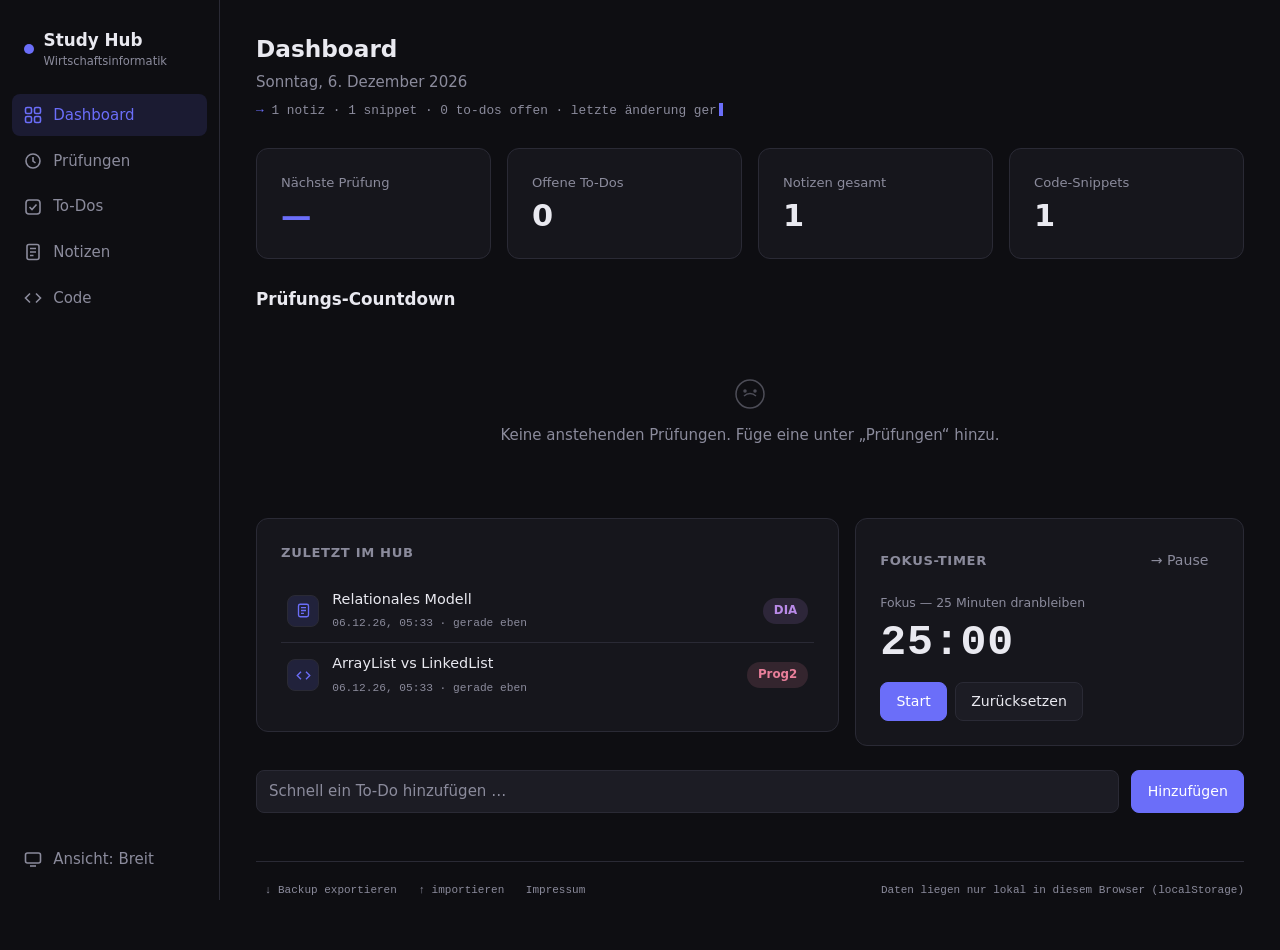
==== Study Hub v3.html @ 73020d0d "Initial commit: Study Hub v2" ====
<!DOCTYPE html>
<html lang="de">
<head>
<meta charset="UTF-8">
<meta name="viewport" content="width=device-width, initial-scale=1.0">
<title>Study Hub — Wirtschaftsinformatik</title>
<style>
  :root {
    --bg: #0e0e12;
    --surface: #16161c;
    --surface-2: #1c1c24;
    --border: #2a2a35;
    --accent: #6B6EF9;
    --accent-dim: rgba(107, 110, 249, 0.14);
    --text: #e9e9f0;
    --muted: #8b8b9c;
    --red: #f06a6a;
    --amber: #e3b04b;
    --green: #5bc78a;
    --code-bg: #0a0a0f;
    --mono: ui-monospace, "SF Mono", "Cascadia Code", Menlo, Consolas, monospace;
  }
  * { box-sizing: border-box; margin: 0; padding: 0; }
  html, body { height: 100%; }
  body {
    background: var(--bg);
    color: var(--text);
    font-family: system-ui, -apple-system, "Segoe UI", sans-serif;
    font-size: 15px;
    line-height: 1.5;
  }
  button { font: inherit; color: inherit; background: none; border: none; cursor: pointer; }
  input, select, textarea {
    font: inherit;
    color: var(--text);
    background: var(--surface-2);
    border: 1px solid var(--border);
    border-radius: 8px;
    padding: 0.55rem 0.75rem;
    transition: border-color 200ms;
  }
  input::placeholder, textarea::placeholder { color: var(--muted); }
  input:hover, select:hover, textarea:hover { border-color: #3a3a4a; }
  :focus-visible { outline: 2px solid var(--accent); outline-offset: 2px; }
  input:focus, select:focus, textarea:focus { outline: 2px solid var(--accent); outline-offset: 2px; border-color: var(--accent); }
  input[type="date"] { color-scheme: dark; }

  /* ---------- Layout ---------- */
  .app { display: flex; min-height: 100vh; }
  .sidebar {
    width: 220px;
    flex-shrink: 0;
    border-right: 1px solid var(--border);
    padding: 1.25rem 0.75rem;
    display: flex;
    flex-direction: column;
    gap: 0.25rem;
    position: sticky;
    top: 0;
    height: 100vh;
  }
  .brand {
    font-weight: 700;
    font-size: 1.05rem;
    padding: 0.5rem 0.75rem 1.25rem;
    display: flex;
    align-items: center;
    gap: 0.6rem;
  }
  .brand-dot { width: 10px; height: 10px; border-radius: 50%; background: var(--accent); flex-shrink: 0; }
  .brand small { display: block; font-weight: 400; color: var(--muted); font-size: 0.72rem; }
  .nav-btn {
    display: flex;
    align-items: center;
    gap: 0.7rem;
    padding: 0.6rem 0.75rem;
    border-radius: 8px;
    color: var(--muted);
    transition: background 200ms, color 200ms;
    text-align: left;
    width: 100%;
  }
  .nav-btn svg { flex-shrink: 0; }
  .nav-btn:hover { background: var(--surface); color: var(--text); }
  .nav-btn.active { background: var(--accent-dim); color: var(--accent); }
  .sidebar-bottom { margin-top: auto; }
  .main {
    flex: 1;
    padding: 2rem 2.25rem 3rem;
    max-width: 1600px;
    min-width: 0;
    margin: 0 auto;
    width: 100%;
    transition: max-width 200ms;
  }
  .main.narrow { max-width: 960px; }
  .page-title { font-size: 1.45rem; font-weight: 700; margin-bottom: 0.25rem; }
  .page-sub { color: var(--muted); margin-bottom: 1.75rem; }
  .page-sub.tight { margin-bottom: 0.5rem; }

  /* ---------- Typed status line ---------- */
  .status-line {
    font-family: var(--mono);
    font-size: 0.8rem;
    color: var(--muted);
    margin-bottom: 1.75rem;
    min-height: 1.3em;
  }
  .status-line .arrow { color: var(--accent); }
  .type-cursor {
    display: inline-block;
    width: 0.55ch;
    height: 1em;
    background: var(--accent);
    vertical-align: -0.12em;
    margin-left: 2px;
    animation: blink 1.1s steps(1) infinite;
  }
  @keyframes blink { 50% { opacity: 0; } }
  @media (prefers-reduced-motion: reduce) { .type-cursor { animation: none; } }

  /* ---------- Cards ---------- */
  .card {
    background: var(--surface);
    border: 1px solid var(--border);
    border-radius: 12px;
    padding: 1.5rem;
  }
  .metric-grid { display: grid; grid-template-columns: repeat(auto-fit, minmax(200px, 1fr)); gap: 1rem; margin-bottom: 1.5rem; }
  .metric-card { cursor: pointer; text-align: left; width: 100%; transition: border-color 200ms; display: flex; flex-direction: column; align-items: flex-start; }
  .metric-card:hover { border-color: var(--accent); }
  .metric-label { display: block; color: var(--muted); font-size: 0.82rem; margin-bottom: 0.35rem; }
  .metric-value { display: block; font-size: 1.9rem; font-weight: 700; line-height: 1.15; }
  .metric-value .unit { font-size: 0.95rem; font-weight: 500; color: var(--muted); margin-left: 0.3rem; }
  .metric-value.accent { color: var(--accent); }

  .section-h { font-size: 1.05rem; font-weight: 600; margin: 1.75rem 0 1rem; display: flex; align-items: center; justify-content: space-between; gap: 1rem; }
  .card-h { font-size: 0.82rem; font-weight: 700; color: var(--muted); letter-spacing: 0.05em; text-transform: uppercase; margin-bottom: 1rem; display: flex; align-items: center; justify-content: space-between; gap: 0.75rem; }

  /* ---------- Buttons ---------- */
  .btn {
    display: inline-flex;
    align-items: center;
    gap: 0.45rem;
    padding: 0.5rem 0.95rem;
    border-radius: 8px;
    border: 1px solid var(--border);
    background: var(--surface-2);
    color: var(--text);
    font-size: 0.88rem;
    font-weight: 500;
    transition: background 200ms, border-color 200ms, color 200ms;
  }
  .btn:hover { border-color: var(--accent); color: var(--accent); }
  .btn.primary { background: var(--accent); border-color: var(--accent); color: #fff; }
  .btn.primary:hover { background: #5a5de0; }
  .btn.ghost { background: none; border-color: transparent; color: var(--muted); padding: 0.35rem 0.6rem; }
  .btn.ghost:hover { color: var(--text); background: var(--surface-2); }
  .btn.danger-armed { background: var(--red); border-color: var(--red); color: #fff; }

  /* ---------- Badges & pills ---------- */
  .badge {
    display: inline-block;
    font-size: 0.72rem;
    font-weight: 600;
    padding: 0.18rem 0.55rem;
    border-radius: 999px;
    letter-spacing: 0.02em;
  }
  .badge.indigo { background: var(--accent-dim); color: var(--accent); }
  .badge.red { background: rgba(240,106,106,0.14); color: var(--red); }
  .badge.amber { background: rgba(227,176,75,0.14); color: var(--amber); }
  .badge.green { background: rgba(91,199,138,0.14); color: var(--green); }
  .pill {
    display: inline-block;
    font-size: 0.74rem;
    font-weight: 600;
    padding: 0.2rem 0.6rem;
    border-radius: 999px;
    border: 1px solid transparent;
    transition: border-color 200ms, background 200ms, color 200ms;
  }
  button.pill { cursor: pointer; }
  button.pill:hover { border-color: var(--accent); }
  .due-tag { font-family: var(--mono); font-size: 0.7rem; white-space: nowrap; }
  .due-tag.overdue { color: var(--red); }
  .due-tag.soon { color: var(--amber); }
  .due-tag.normal { color: var(--muted); }

  /* ---------- Countdown rings ---------- */
  .ring-row { display: flex; gap: 1rem; flex-wrap: wrap; }
  .ring-card {
    background: var(--surface);
    border: 1px solid var(--border);
    border-radius: 12px;
    padding: 1.5rem;
    display: flex;
    flex-direction: column;
    align-items: center;
    gap: 0.6rem;
    min-width: 168px;
  }
  .ring-wrap { position: relative; width: 120px; height: 120px; }
  .ring-wrap svg { transform: rotate(-90deg); display: block; }
  .ring-fg { transition: stroke-dashoffset 1s ease; }
  .ring-center {
    position: absolute;
    inset: 0;
    display: flex;
    flex-direction: column;
    align-items: center;
    justify-content: center;
  }
  .ring-days { font-size: 22px; font-weight: 700; }
  .ring-days.today { color: var(--accent); font-size: 17px; }
  .ring-label { font-size: 11px; color: var(--muted); }
  .ring-subject { font-weight: 600; }
  .ring-date { font-size: 0.78rem; color: var(--muted); }

  /* ---------- Dashboard grid ---------- */
  .dash-grid { display: grid; grid-template-columns: 3fr 2fr; gap: 1rem; margin-top: 1.5rem; align-items: start; }
  .dash-col { display: flex; flex-direction: column; gap: 1rem; }
  .feed-item {
    display: flex;
    align-items: center;
    gap: 0.8rem;
    width: 100%;
    text-align: left;
    padding: 0.6rem 0.4rem;
    border-radius: 8px;
    transition: background 200ms;
  }
  .feed-item:hover { background: var(--surface-2); }
  .feed-item + .feed-item { border-top: 1px solid var(--border); border-radius: 0; }
  .feed-icon {
    width: 32px; height: 32px;
    flex-shrink: 0;
    display: grid;
    place-items: center;
    border-radius: 8px;
    border: 1px solid var(--border);
    color: var(--accent);
    background: var(--accent-dim);
  }
  .feed-title { font-size: 0.9rem; font-weight: 500; display: block; overflow: hidden; text-overflow: ellipsis; white-space: nowrap; }
  .feed-time { font-family: var(--mono); font-size: 0.7rem; color: var(--muted); }
  .feed-body { flex: 1; min-width: 0; }

  .pomo-time { font-family: var(--mono); font-size: 2.7rem; font-weight: 700; line-height: 1.1; letter-spacing: 0.02em; }
  .pomo-time.break { color: var(--green); }
  .pomo-phase { font-size: 0.78rem; color: var(--muted); margin-bottom: 0.4rem; }
  .pomo-actions { display: flex; gap: 0.5rem; margin-top: 1rem; flex-wrap: wrap; }

  .progress-track { height: 6px; border-radius: 999px; background: var(--surface-2); border: 1px solid var(--border); overflow: hidden; margin-top: 0.75rem; }
  .progress-fill { height: 100%; background: var(--accent); transition: width 1s ease; }
  .progress-meta { display: flex; justify-content: space-between; font-family: var(--mono); font-size: 0.72rem; color: var(--muted); margin-top: 0.5rem; }

  /* ---------- Exams ---------- */
  .exam-list { display: flex; flex-direction: column; gap: 1rem; }
  .exam-card { display: flex; align-items: center; gap: 1.5rem; }
  .exam-card.past { opacity: 0.45; }
  .exam-info { flex: 1; min-width: 0; }
  .exam-name { font-size: 1.15rem; font-weight: 700; margin-bottom: 0.2rem; display: flex; align-items: center; gap: 0.7rem; flex-wrap: wrap; }
  .exam-date { color: var(--muted); font-size: 0.9rem; }
  .inline-form { display: flex; gap: 0.75rem; flex-wrap: wrap; align-items: center; margin-bottom: 1.25rem; }
  details.past-section summary {
    cursor: pointer;
    color: var(--muted);
    font-weight: 600;
    padding: 0.5rem 0;
    transition: color 200ms;
    list-style: none;
  }
  details.past-section summary::before { content: "▸ "; }
  details.past-section[open] summary::before { content: "▾ "; }
  details.past-section summary:hover { color: var(--text); }
  details.past-section .exam-list { margin-top: 0.75rem; }

  /* ---------- Kanban ---------- */
  .kanban { display: grid; grid-template-columns: repeat(3, 1fr); gap: 1rem; align-items: start; }
  .kcol {
    background: var(--surface);
    border: 1px solid var(--border);
    border-radius: 12px;
    padding: 1rem;
    min-height: 220px;
    transition: border-color 200ms;
  }
  .kcol.drag-over { border-color: var(--accent); }
  .kcol-head { display: flex; align-items: center; justify-content: space-between; margin-bottom: 0.85rem; padding: 0 0.25rem; }
  .kcol-title { font-size: 0.85rem; font-weight: 700; color: var(--muted); letter-spacing: 0.04em; text-transform: uppercase; display: flex; align-items: center; gap: 0.5rem; }
  .kcount { font-size: 0.72rem; background: var(--surface-2); border: 1px solid var(--border); border-radius: 999px; padding: 0.05rem 0.5rem; }
  .kcards { display: flex; flex-direction: column; gap: 0.6rem; }
  .tcard {
    background: var(--surface-2);
    border: 1px solid var(--border);
    border-radius: 10px;
    padding: 0.8rem 0.9rem;
    cursor: grab;
    transition: border-color 200ms;
    display: flex;
    flex-direction: column;
    gap: 0.45rem;
  }
  .tcard:hover { border-color: #3a3a4a; }
  .tcard.dragging { opacity: 0.4; }
  .tcard-top { display: flex; align-items: flex-start; gap: 0.55rem; }
  .prio-dot { width: 9px; height: 9px; border-radius: 50%; flex-shrink: 0; margin-top: 0.42rem; }
  .tcard-title { flex: 1; font-size: 0.92rem; }
  .tcard.done-card .tcard-title { text-decoration: line-through; }
  .tcard.done-card { opacity: 0.55; }
  .tcard-meta { display: flex; align-items: center; gap: 0.5rem; justify-content: space-between; flex-wrap: wrap; }
  .tcard-meta-left { display: flex; align-items: center; gap: 0.5rem; min-width: 0; }
  .tcard .btn.ghost { font-size: 0.76rem; }
  .add-task-form { display: flex; flex-direction: column; gap: 0.5rem; margin-bottom: 0.6rem; }
  .add-task-form .row { display: flex; gap: 0.5rem; }
  .add-task-form input[type="text"] { flex: 1; min-width: 0; }
  .add-task-form input[type="date"] { font-size: 0.85rem; }
  .add-task-form select { flex: 1; min-width: 0; font-size: 0.85rem; padding: 0.45rem 0.5rem; }

  /* ---------- Notes ---------- */
  .note-list { display: flex; flex-direction: column; gap: 0.5rem; margin-top: 0.75rem; }
  .note-item {
    background: var(--surface-2);
    border: 1px solid var(--border);
    border-radius: 10px;
    padding: 0.75rem 0.9rem;
    cursor: pointer;
    text-align: left;
    width: 100%;
    transition: border-color 200ms, background 200ms;
    display: flex;
    flex-direction: column;
    gap: 0.3rem;
  }
  .note-item:hover { border-color: #3a3a4a; }
  .note-item.selected { border-color: var(--accent); }
  .note-item-title { font-weight: 600; font-size: 0.92rem; }
  .note-item-meta { display: flex; align-items: center; gap: 0.5rem; font-size: 0.74rem; color: var(--muted); flex-wrap: wrap; }
  .note-view-head { display: flex; align-items: flex-start; justify-content: space-between; gap: 1rem; margin-bottom: 1rem; flex-wrap: wrap; }
  .note-actions { display: flex; gap: 0.5rem; flex-shrink: 0; }
  .note-title-input { font-size: 1.15rem; font-weight: 700; width: 100%; margin-bottom: 0.75rem; }
  .subject-pills { display: flex; gap: 0.4rem; flex-wrap: wrap; margin-bottom: 0.9rem; }

  /* ---------- Rich text editor ---------- */
  .rte-toolbar {
    display: flex;
    flex-wrap: wrap;
    align-items: center;
    gap: 0.2rem;
    border: 1px solid var(--border);
    background: var(--surface-2);
    border-radius: 10px;
    padding: 0.4rem 0.5rem;
    margin-bottom: 0.75rem;
  }
  .rt-btn {
    display: grid;
    place-items: center;
    min-width: 30px;
    height: 30px;
    padding: 0 0.4rem;
    border-radius: 6px;
    color: var(--muted);
    font-size: 0.88rem;
    font-weight: 600;
    transition: background 200ms, color 200ms;
  }
  .rt-btn:hover { background: var(--accent-dim); color: var(--accent); }
  .rt-select {
    padding: 0.28rem 0.4rem;
    font-size: 0.8rem;
    border-radius: 6px;
    background: var(--surface);
  }
  .rt-divider { width: 1px; height: 20px; background: var(--border); margin: 0 0.35rem; flex-shrink: 0; }
  .rt-swatch {
    width: 18px;
    height: 18px;
    border-radius: 50%;
    border: 1px solid var(--border);
    margin: 0 2px;
    transition: transform 200ms, border-color 200ms;
  }
  .rt-swatch:hover { transform: scale(1.2); border-color: var(--text); }
  .rte-editor {
    min-height: 320px;
    max-height: 60vh;
    overflow-y: auto;
    background: var(--surface-2);
    border: 1px solid var(--border);
    border-radius: 10px;
    padding: 1rem 1.15rem;
    line-height: 1.65;
  }
  .rte-editor:focus { outline: 2px solid var(--accent); outline-offset: 2px; border-color: var(--accent); }
  .rte-editor:empty::before { content: attr(data-placeholder); color: var(--muted); pointer-events: none; }
  .rte-editor ul, .rte-editor ol, .note-html ul, .note-html ol { margin: 0.5rem 0 0.5rem 1.5rem; }
  .rte-editor li, .note-html li { margin: 0.2rem 0; }
  .note-html p { margin: 0.5rem 0; }
  .note-html p:first-child { margin-top: 0; }
  .note-html h1 { font-size: 1.4rem; margin: 1.1rem 0 0.5rem; }
  .note-html h2 { font-size: 1.15rem; margin: 1rem 0 0.45rem; }
  .note-html h3 { font-size: 1rem; margin: 0.9rem 0 0.4rem; }
  .note-html h1:first-child, .note-html h2:first-child, .note-html h3:first-child { margin-top: 0; }
  .note-html code {
    font-family: var(--mono);
    font-size: 0.84em;
    background: var(--code-bg);
    border: 1px solid var(--border);
    border-radius: 5px;
    padding: 0.1em 0.4em;
  }
  .note-html pre {
    background: var(--code-bg);
    border: 1px solid var(--border);
    border-radius: 10px;
    padding: 1rem;
    overflow-x: auto;
    margin: 0.75rem 0;
  }
  .note-html pre code { background: none; border: none; padding: 0; font-size: 0.84rem; line-height: 1.55; }

  /* ---------- Snippets ---------- */
  .snippet-grid { display: grid; grid-template-columns: repeat(2, 1fr); gap: 1rem; }
  .snippet-card { display: flex; flex-direction: column; gap: 0.75rem; min-width: 0; }
  .snippet-head { display: flex; align-items: center; gap: 0.7rem; flex-wrap: wrap; }
  .snippet-title { font-weight: 600; flex: 1; min-width: 0; }
  .snippet-foot { display: flex; align-items: center; justify-content: space-between; gap: 0.75rem; flex-wrap: wrap; }
  .snippet-desc { font-size: 0.82rem; color: var(--muted); flex: 1; min-width: 0; }
  .snippet-foot-right { display: flex; align-items: center; gap: 0.6rem; font-family: var(--mono); font-size: 0.7rem; color: var(--muted); flex-shrink: 0; }
  .snippet-pre {
    position: relative;
    background: var(--code-bg);
    border: 1px solid var(--border);
    border-radius: 10px;
    margin: 0;
  }
  .snippet-pre pre { padding: 1rem; overflow-x: auto; max-height: 280px; overflow-y: auto; }
  .snippet-pre code { font-family: var(--mono); font-size: 0.82rem; line-height: 1.55; }
  .copy-btn {
    position: absolute;
    top: 0.55rem;
    right: 0.55rem;
    font-size: 0.74rem;
    font-weight: 600;
    background: var(--surface-2);
    border: 1px solid var(--border);
    border-radius: 6px;
    padding: 0.25rem 0.6rem;
    color: var(--muted);
    opacity: 0;
    transition: opacity 200ms, color 200ms, border-color 200ms;
  }
  .snippet-pre:hover .copy-btn, .copy-btn:focus-visible { opacity: 1; }
  .copy-btn:hover { color: var(--accent); border-color: var(--accent); }
  .lang-tabs { display: flex; gap: 0.4rem; flex-wrap: wrap; margin-bottom: 1.25rem; }
  .snippet-form { display: flex; flex-direction: column; gap: 0.75rem; margin-bottom: 1.25rem; }
  .snippet-form .row { display: flex; gap: 0.75rem; flex-wrap: wrap; }
  .snippet-form .row input { flex: 2; min-width: 180px; }
  .snippet-form .row select { flex: 1; min-width: 120px; }
  .snippet-form textarea { font-family: var(--mono); font-size: 0.84rem; min-height: 160px; resize: vertical; }
  .form-actions { display: flex; gap: 0.5rem; }
  .search-bar { width: 100%; margin-bottom: 1rem; font-family: var(--mono); font-size: 0.88rem; }

  /* ---------- Quick add ---------- */
  .quick-add { display: flex; gap: 0.75rem; margin-top: 1.5rem; }
  .quick-add input { flex: 1; }

  /* ---------- Footer ---------- */
  .app-footer {
    margin-top: 3rem;
    padding-top: 1rem;
    border-top: 1px solid var(--border);
    display: flex;
    justify-content: space-between;
    align-items: center;
    gap: 1rem;
    flex-wrap: wrap;
    font-family: var(--mono);
    font-size: 11px;
    color: var(--muted);
  }
  .app-footer .links { display: flex; gap: 0.25rem; flex-wrap: wrap; }
  .app-footer button {
    color: var(--muted);
    padding: 0.25rem 0.55rem;
    border-radius: 6px;
    transition: color 200ms, background 200ms;
  }
  .app-footer button:hover { color: var(--accent); background: var(--surface); }
  .import-bar {
    display: flex;
    align-items: center;
    gap: 0.6rem;
    flex-wrap: wrap;
    color: var(--amber);
  }
  .import-bar .btn { font-size: 0.74rem; padding: 0.3rem 0.7rem; }

  /* ---------- Modal (Fenster im Fenster) ---------- */
  .modal-overlay {
    position: fixed;
    inset: 0;
    z-index: 100;
    background: rgba(8, 8, 14, 0.66);
    backdrop-filter: blur(3px);
    display: grid;
    place-items: center;
    padding: 1.5rem;
  }
  .modal {
    background: var(--surface);
    border: 1px solid var(--border);
    border-radius: 14px;
    padding: 1.5rem;
    width: 100%;
    max-width: 720px;
    max-height: 88vh;
    overflow-y: auto;
    box-shadow: 0 24px 64px rgba(0, 0, 0, 0.55);
    animation: modal-in 180ms ease;
  }
  .modal.wide { max-width: 920px; }
  @keyframes modal-in { from { transform: translateY(12px); } }
  @media (prefers-reduced-motion: reduce) { .modal { animation: none; } }
  .modal-head { display: flex; align-items: flex-start; justify-content: space-between; gap: 1rem; margin-bottom: 1rem; flex-wrap: wrap; }
  .modal-title { font-size: 1.2rem; font-weight: 700; }
  .modal-x { font-size: 1rem; line-height: 1; }
  body.modal-open { overflow: hidden; }

  /* ---------- Notes grid ---------- */
  .toolbar-row { display: flex; gap: 0.75rem; margin-bottom: 1.25rem; flex-wrap: wrap; }
  .note-grid { display: grid; grid-template-columns: repeat(auto-fill, minmax(250px, 1fr)); gap: 1rem; }
  .note-card {
    cursor: pointer;
    text-align: left;
    display: flex;
    flex-direction: column;
    align-items: flex-start;
    gap: 0.5rem;
    padding: 1.1rem 1.2rem;
    transition: border-color 200ms;
  }
  .note-card:hover { border-color: var(--accent); }
  .note-card-preview {
    font-size: 0.82rem;
    color: var(--muted);
    line-height: 1.5;
    display: -webkit-box;
    -webkit-line-clamp: 3;
    -webkit-box-orient: vertical;
    overflow: hidden;
  }
  button.snippet-title { text-align: left; padding: 0; transition: color 200ms; }
  button.snippet-title:hover { color: var(--accent); }

  /* ---------- Impressum / Datenschutz ---------- */
  .legal-wrap { max-width: 760px; display: flex; flex-direction: column; gap: 1rem; }
  .legal-card h2 { font-size: 1.1rem; margin-bottom: 0.75rem; }
  .legal-card h3 { font-size: 0.78rem; text-transform: uppercase; letter-spacing: 0.06em; color: var(--muted); margin: 1.25rem 0 0.4rem; }
  .legal-card p { font-size: 0.9rem; color: var(--muted); line-height: 1.65; }
  .legal-card p + p { margin-top: 0.5rem; }
  .legal-card .hi { color: var(--text); }
  .legal-card a { color: var(--accent); text-underline-offset: 3px; }
  .legal-stand { font-family: var(--mono); font-size: 11px; margin-top: 1.5rem; }

  /* ---------- Empty states ---------- */
  .empty {
    text-align: center;
    color: var(--muted);
    padding: 3rem 1.5rem;
    display: flex;
    flex-direction: column;
    align-items: center;
    gap: 0.75rem;
  }
  .empty svg { opacity: 0.5; }

  /* ---------- Mobile ---------- */
  @media (max-width: 1100px) {
    .dash-grid { grid-template-columns: 1fr; }
  }
  @media (max-width: 900px) {
    .kanban { grid-template-columns: 1fr; }
    .note-grid { grid-template-columns: 1fr; }
    .snippet-grid { grid-template-columns: 1fr; }
  }
  @media (max-width: 768px) {
    .app { flex-direction: column; }
    .sidebar {
      position: fixed;
      bottom: 0;
      left: 0;
      right: 0;
      top: auto;
      height: auto;
      width: 100%;
      flex-direction: row;
      justify-content: space-around;
      border-right: none;
      border-top: 1px solid var(--border);
      background: var(--surface);
      padding: 0.4rem 0.25rem calc(0.4rem + env(safe-area-inset-bottom));
      z-index: 50;
    }
    .brand { display: none; }
    .sidebar-bottom { display: none; }
    .nav-btn { flex-direction: column; gap: 0.2rem; font-size: 0.65rem; padding: 0.4rem 0.5rem; flex: 1; align-items: center; }
    .main { padding: 1.25rem 1rem 6rem; }
    .modal-overlay { padding: 0.75rem; }
    .modal { padding: 1.15rem; max-height: 92vh; }
  }
</style>
</head>
<body>
<div class="app">
  <nav class="sidebar" aria-label="Hauptnavigation">
    <div class="brand"><span class="brand-dot"></span><span>Study Hub<small>Wirtschaftsinformatik</small></span></div>
    <button class="nav-btn" data-view="dashboard" onclick="go('dashboard')">
      <svg width="18" height="18" viewBox="0 0 18 18" fill="none" stroke="currentColor" stroke-width="1.6"><rect x="1.5" y="1.5" width="6" height="6" rx="1.5"></rect><rect x="10.5" y="1.5" width="6" height="6" rx="1.5"></rect><rect x="1.5" y="10.5" width="6" height="6" rx="1.5"></rect><rect x="10.5" y="10.5" width="6" height="6" rx="1.5"></rect></svg>
      <span>Dashboard</span>
    </button>
    <button class="nav-btn" data-view="exams" onclick="go('exams')">
      <svg width="18" height="18" viewBox="0 0 18 18" fill="none" stroke="currentColor" stroke-width="1.6"><circle cx="9" cy="9" r="7"></circle><path d="M9 5v4l2.5 2"></path></svg>
      <span>Prüfungen</span>
    </button>
    <button class="nav-btn" data-view="todos" onclick="go('todos')">
      <svg width="18" height="18" viewBox="0 0 18 18" fill="none" stroke="currentColor" stroke-width="1.6"><rect x="2" y="2" width="14" height="14" rx="3"></rect><path d="M5.5 9l2.5 2.5 4.5-5"></path></svg>
      <span>To-Dos</span>
    </button>
    <button class="nav-btn" data-view="notes" onclick="go('notes')">
      <svg width="18" height="18" viewBox="0 0 18 18" fill="none" stroke="currentColor" stroke-width="1.6"><rect x="3" y="1.5" width="12" height="15" rx="2"></rect><path d="M6 5.5h6M6 9h6M6 12.5h3.5"></path></svg>
      <span>Notizen</span>
    </button>
    <button class="nav-btn" data-view="code" onclick="go('code')">
      <svg width="18" height="18" viewBox="0 0 18 18" fill="none" stroke="currentColor" stroke-width="1.6"><path d="M6 4.5L1.5 9 6 13.5M12 4.5L16.5 9 12 13.5"></path></svg>
      <span>Code</span>
    </button>
    <div class="sidebar-bottom">
      <button class="nav-btn" onclick="toggleLayout()" title="Zwischen breiter und schmaler Ansicht wechseln">
        <svg width="18" height="18" viewBox="0 0 18 18" fill="none" stroke="currentColor" stroke-width="1.6"><rect x="1.5" y="3" width="15" height="10" rx="2"></rect><path d="M6 16h6"></path></svg>
        <span id="layoutLabel">Ansicht: Breit</span>
      </button>
    </div>
  </nav>
  <main class="main" id="main"></main>
</div>
<div id="modalRoot"></div>

<script>
"use strict";

/* ============ Constants ============ */
const SEMESTER_START = "2026-03-01";
const SUBJECTS = ["GBI", "DIA", "Analysis", "BuB", "Prog2", "Allgemein"];
const SUBJECT_COLORS = {
  GBI:       "#62b6e0",
  DIA:       "#b98ae8",
  Analysis:  "#e0a35f",
  BuB:       "#5bc78a",
  Prog2:     "#e87f9a",
  Allgemein: "#8b8b9c"
};
const LANGUAGES = ["Java", "SQL", "Python", "Bash", "Other"];
const PRIO_COLORS = { high: "var(--red)", mid: "var(--amber)", low: "var(--green)" };
const PRIO_LABELS = { high: "Hoch", mid: "Mittel", low: "Niedrig" };
const COLS = [
  { key: "open",  label: "Offen" },
  { key: "doing", label: "In Arbeit" },
  { key: "done",  label: "Erledigt" }
];
const CIRC = 2 * Math.PI * 50;
const RTE_SIZES = [["2", "Klein"], ["3", "Normal"], ["5", "Groß"], ["6", "Riesig"]];
const RTE_FONTS = [
  ["system-ui, sans-serif", "Standard"],
  ["Georgia, serif", "Serif"],
  ["ui-monospace, monospace", "Mono"]
];
const RTE_COLORS = ["#e9e9f0", "#6B6EF9", "#62b6e0", "#5bc78a", "#e3b04b", "#e87f9a"];

/* ============ Storage ============ */
function load(key, fallback) {
  try {
    const raw = localStorage.getItem(key);
    return raw === null ? fallback : JSON.parse(raw);
  } catch (e) { return fallback; }
}
function save(key, val) { localStorage.setItem(key, JSON.stringify(val)); }
function uid() { return Date.now().toString(36) + Math.random().toString(36).slice(2, 7); }

/* Seed on first load */
if (localStorage.getItem("exams") === null) {
  save("exams", [
    { id: uid(), subject: "GBI",      date: "2026-06-25" },
    { id: uid(), subject: "DIA",      date: "2026-06-29" },
    { id: uid(), subject: "Analysis", date: "2026-07-01" },
    { id: uid(), subject: "BuB",      date: "2026-07-07" },
    { id: uid(), subject: "Prog2",    date: "2026-07-09" }
  ]);
}
if (localStorage.getItem("notes") === null) {
  save("notes", [{
    id: uid(),
    title: "Relationales Modell",
    subject: "DIA",
    content: "<h2>Normalformen</h2><ul><li><b>1NF</b>: Atomare Attributwerte</li><li><b>2NF</b>: Keine partiellen Abhängigkeiten</li><li><b>3NF</b>: Keine transitiven Abhängigkeiten</li></ul>",
    updatedAt: Date.now()
  }]);
}
if (localStorage.getItem("snippets") === null) {
  save("snippets", [{
    id: uid(),
    title: "ArrayList vs LinkedList",
    language: "Java",
    subject: "Prog2",
    description: "Wann welche Listen-Implementierung?",
    code: "// ArrayList: schneller Index-Zugriff O(1),\n// langsames Einfügen in der Mitte O(n)\nList<String> arrayList = new ArrayList<>();\n\n// LinkedList: schnelles Einfügen/Entfernen O(1)\n// am Anfang/Ende, langsamer Zugriff O(n)\nList<String> linkedList = new LinkedList<>();\n\n// Faustregel: fast immer ArrayList verwenden,\n// außer bei vielen Operationen an den Enden\n// -> dann ArrayDeque in Betracht ziehen.",
    updatedAt: Date.now()
  }]);
}
if (localStorage.getItem("todos") === null) { save("todos", []); }

/* ============ State ============ */
const state = {
  view: "dashboard",
  exams: load("exams", []),
  todos: load("todos", []),
  notes: load("notes", []),
  snippets: load("snippets", []),
  layout: load("layout", "wide"),
  selectedNoteId: null,
  modal: null,
  noteSearch: "",
  langFilter: "Alle",
  snippetSearch: "",
  showExamForm: false,
  editSnippetId: null,
  addTaskCol: null,
  pendingImport: null,
  focusTarget: null
};

/* Migration: fields added in v2 */
let migrated = false;
state.snippets.forEach(function (s) {
  if (s.updatedAt === undefined) { s.updatedAt = Date.now(); migrated = true; }
  if (s.subject === undefined) { s.subject = ""; migrated = true; }
  if (s.description === undefined) { s.description = ""; migrated = true; }
});
state.todos.forEach(function (t) {
  if (t.due === undefined) { t.due = null; migrated = true; }
});
if (migrated) { save("snippets", state.snippets); save("todos", state.todos); }

function persist() {
  save("exams", state.exams);
  save("todos", state.todos);
  save("notes", state.notes);
  save("snippets", state.snippets);
}

/* ============ Helpers ============ */
function esc(s) {
  return String(s)
    .replace(/&/g, "&amp;").replace(/</g, "&lt;").replace(/>/g, "&gt;")
    .replace(/"/g, "&quot;").replace(/'/g, "&#39;");
}
function startOfDay(d) { const x = new Date(d); x.setHours(0, 0, 0, 0); return x; }
function daysUntil(dateStr) {
  const today = startOfDay(new Date());
  const target = startOfDay(new Date(dateStr + "T12:00:00"));
  return Math.round((target - today) / 86400000);
}
function fmtDate(dateStr) {
  return new Date(dateStr + "T12:00:00").toLocaleDateString("de-DE", {
    weekday: "short", day: "numeric", month: "long", year: "numeric"
  });
}
function fmtDateShort(dateStr) {
  return new Date(dateStr + "T12:00:00").toLocaleDateString("de-DE", {
    day: "2-digit", month: "2-digit", year: "numeric"
  });
}
function fmtDateTime(ts) {
  return new Date(ts).toLocaleString("de-DE", {
    day: "2-digit", month: "2-digit", year: "2-digit", hour: "2-digit", minute: "2-digit"
  });
}
function timeAgo(ts) {
  const diff = Date.now() - ts;
  const min = Math.floor(diff / 60000);
  if (min < 1) return "gerade eben";
  if (min < 60) return "vor " + min + " Min.";
  const h = Math.floor(min / 60);
  if (h < 24) return "vor " + h + " Std.";
  const d = Math.floor(h / 24);
  return d === 1 ? "gestern" : "vor " + d + " Tagen";
}
function urgencyClass(days) {
  if (days <= 7) return "red";
  if (days <= 14) return "amber";
  return "indigo";
}
function subjectPill(subject, asButton, onclickStr, active) {
  if (!subject) return "";
  const c = SUBJECT_COLORS[subject] || "var(--muted)";
  const style = "background:color-mix(in srgb, " + c + " 14%, transparent); color:" + c + ";" +
    (active ? "border-color:" + c + ";" : "");
  if (asButton) {
    return '<button type="button" class="pill" style="' + style + '" onclick="' + onclickStr + '">' + esc(subject) + "</button>";
  }
  return '<span class="pill" style="' + style + '">' + esc(subject) + "</span>";
}
function emptyState(msg) {
  return '<div class="empty">' +
    '<svg width="36" height="36" viewBox="0 0 36 36" fill="none" stroke="currentColor" stroke-width="1.5">' +
    '<circle cx="18" cy="18" r="14"></circle><path d="M12 22c1.8 1.6 4 2.4 6 2.4s4.2-.8 6-2.4" transform="rotate(180 18 21)"></path>' +
    '<circle cx="13" cy="15" r="1" fill="currentColor"></circle><circle cx="23" cy="15" r="1" fill="currentColor"></circle></svg>' +
    "<p>" + msg + "</p></div>";
}

/* ============ HTML helpers (notes are stored as HTML since v2) ============ */
function looksLikeHtml(s) { return /<\/?[a-z][\s\S]*>/i.test(s || ""); }
function sanitizeHtml(html) {
  return String(html || "")
    .replace(/<\/?(script|style|iframe|object|embed|link|meta)[^>]*>/gi, "")
    .replace(/\son\w+\s*=\s*("[^"]*"|'[^']*'|[^\s>]+)/gi, "")
    .replace(/(href|src)\s*=\s*(['"]?)\s*javascript:[^'">]*\2/gi, '$1="#"');
}
function stripHtml(html) {
  return String(html || "")
    .replace(/<br\s*\/?>/gi, "\n")
    .replace(/<\/(p|div|li|h[1-6])>/gi, "\n")
    .replace(/<li[^>]*>/gi, "• ")
    .replace(/<[^>]+>/g, "")
    .replace(/&nbsp;/g, " ")
    .replace(/&amp;/g, "&").replace(/&lt;/g, "<").replace(/&gt;/g, ">")
    .trim();
}
/* Legacy v1 notes were Markdown — converted to HTML on demand */
function renderMarkdown(src) {
  const blocks = [];
  let text = String(src).replace(/```([\s\S]*?)```/g, function (m, code) {
    blocks.push("<pre><code>" + esc(code.replace(/^\n/, "").replace(/\n$/, "")) + "</code></pre>");
    return "\u0000B" + (blocks.length - 1) + "\u0000";
  });
  text = esc(text);
  const lines = text.split("\n");
  let html = "", inList = false, para = [];
  function flushPara() {
    if (para.length) { html += "<p>" + inline(para.join("<br>")) + "</p>"; para = []; }
  }
  function closeList() { if (inList) { html += "</ul>"; inList = false; } }
  function inline(s) {
    return s
      .replace(/`([^`]+)`/g, "<code>$1</code>")
      .replace(/\*\*([^*]+)\*\*/g, "<strong>$1</strong>")
      .replace(/\*([^*]+)\*/g, "<em>$1</em>");
  }
  for (const line of lines) {
    const blockMatch = line.match(/^\u0000B(\d+)\u0000\s*$/);
    if (blockMatch) { flushPara(); closeList(); html += blocks[+blockMatch[1]]; continue; }
    const h = line.match(/^(#{1,3})\s+(.*)$/);
    if (h) { flushPara(); closeList(); const lvl = h[1].length; html += "<h" + lvl + ">" + inline(h[2]) + "</h" + lvl + ">"; continue; }
    const li = line.match(/^\s*[-*]\s+(.*)$/);
    if (li) { flushPara(); if (!inList) { html += "<ul>"; inList = true; } html += "<li>" + inline(li[1]) + "</li>"; continue; }
    if (line.trim() === "") { flushPara(); closeList(); continue; }
    para.push(line);
  }
  flushPara(); closeList();
  return html.replace(/\u0000B(\d+)\u0000/g, function (m, i) { return blocks[+i]; });
}
function noteHtml(n) {
  return looksLikeHtml(n.content) ? sanitizeHtml(n.content) : renderMarkdown(n.content);
}

/* Inline confirmation: button becomes "Sicher?" for 3s before executing */
const armed = {};
function confirmAction(btn, key, fn) {
  if (armed[key]) {
    clearTimeout(armed[key].timer);
    delete armed[key];
    fn();
    return;
  }
  const orig = btn.textContent;
  btn.textContent = "Sicher?";
  btn.classList.add("danger-armed");
  armed[key] = {
    timer: setTimeout(function () {
      delete armed[key];
      if (document.body.contains(btn)) {
        btn.textContent = orig;
        btn.classList.remove("danger-armed");
      }
    }, 3000)
  };
}

/* ============ Countdown ring ============ */
function ringSVG(exam) {
  const days = daysUntil(exam.date);
  let offset, center;
  if (days < 0) {
    offset = CIRC;
    center = '<span class="ring-days" style="color:var(--muted)">✓</span>';
  } else if (days === 0) {
    offset = 0;
    center = '<span class="ring-days today">Heute!</span>';
  } else {
    const total = Math.max(1, Math.round((startOfDay(new Date(exam.date + "T12:00:00")) - startOfDay(new Date(SEMESTER_START + "T12:00:00"))) / 86400000));
    const progress = Math.min(1, Math.max(0, days / total));
    offset = CIRC * progress;
    center = '<span class="ring-days">' + days + '</span><span class="ring-label">Tage</span>';
  }
  return '<div class="ring-wrap">' +
    '<svg width="120" height="120" viewBox="0 0 120 120">' +
    '<circle cx="60" cy="60" r="50" fill="none" stroke="var(--border)" stroke-width="6"></circle>' +
    '<circle class="ring-fg" cx="60" cy="60" r="50" fill="none" stroke="var(--accent)" stroke-width="6" stroke-linecap="round"' +
    ' stroke-dasharray="' + CIRC.toFixed(2) + '" stroke-dashoffset="' + CIRC.toFixed(2) + '" data-target="' + offset.toFixed(2) + '"></circle>' +
    "</svg>" +
    '<div class="ring-center">' + center + "</div></div>";
}
function animateRings() {
  requestAnimationFrame(function () {
    requestAnimationFrame(function () {
      document.querySelectorAll(".ring-fg").forEach(function (el) {
        el.setAttribute("stroke-dashoffset", el.dataset.target);
      });
    });
  });
}

/* ============ Typed status line ============ */
let typeTimer = null;
function startTyping() {
  const el = document.getElementById("statusTyped");
  if (!el) return;
  const openTodos = state.todos.filter(function (t) { return t.status !== "done"; }).length;
  const lastChange = Math.max(0,
    ...state.notes.map(function (n) { return n.updatedAt || 0; }),
    ...state.snippets.map(function (s) { return s.updatedAt || 0; }));
  const status = state.notes.length + (state.notes.length === 1 ? " notiz" : " notizen") +
    " · " + state.snippets.length + (state.snippets.length === 1 ? " snippet" : " snippets") +
    " · " + openTodos + " to-do" + (openTodos === 1 ? "" : "s") + " offen" +
    (lastChange > 0 ? " · letzte änderung " + timeAgo(lastChange) : "");
  if (typeTimer) { clearInterval(typeTimer); typeTimer = null; }
  if (window.matchMedia("(prefers-reduced-motion: reduce)").matches) {
    el.textContent = status;
    return;
  }
  let i = 0;
  el.textContent = "";
  typeTimer = setInterval(function () {
    i += 1;
    el.textContent = status.slice(0, i);
    if (i >= status.length) { clearInterval(typeTimer); typeTimer = null; }
  }, 20);
}

/* ============ Pomodoro focus timer ============ */
const POMO_MIN = { focus: 25, break: 5 };
let pomo = load("pomo", { phase: "focus", running: false, endsAt: null, remaining: 25 * 60 });
function pomoSave() { save("pomo", pomo); }
function pomoRemaining() {
  return pomo.running ? Math.max(0, Math.round((pomo.endsAt - Date.now()) / 1000)) : pomo.remaining;
}
function pomoFmt(sec) {
  return String(Math.floor(sec / 60)).padStart(2, "0") + ":" + String(sec % 60).padStart(2, "0");
}
let pomoAudioCtx = null;
function pomoEnsureAudio() {
  try {
    if (!pomoAudioCtx) { pomoAudioCtx = new (window.AudioContext || window.webkitAudioContext)(); }
    if (pomoAudioCtx.state === "suspended") { pomoAudioCtx.resume(); }
  } catch (e) { /* Audio nicht verfügbar */ }
}
function pomoBeep() {
  if (!pomoAudioCtx) { return; }
  try {
    const t = pomoAudioCtx.currentTime;
    [880, 880, 1175].forEach(function (freq, i) {
      const o = pomoAudioCtx.createOscillator();
      const g = pomoAudioCtx.createGain();
      o.type = "sine";
      o.frequency.value = freq;
      g.gain.setValueAtTime(0.0001, t + i * 0.22);
      g.gain.exponentialRampToValueAtTime(0.22, t + i * 0.22 + 0.02);
      g.gain.exponentialRampToValueAtTime(0.0001, t + i * 0.22 + 0.2);
      o.connect(g);
      g.connect(pomoAudioCtx.destination);
      o.start(t + i * 0.22);
      o.stop(t + i * 0.22 + 0.22);
    });
  } catch (e) { /* Ton fehlgeschlagen — kein Problem */ }
}
function pomoNotify(finishedPhase) {
  pomoBeep();
  if ("Notification" in window && Notification.permission === "granted") {
    try {
      const isFocus = finishedPhase === "focus";
      new Notification(isFocus ? "Fokus-Block geschafft" : "Pause vorbei", {
        body: isFocus
          ? "25 Minuten dranbleiben — erledigt. Jetzt 5 Minuten Pause."
          : "Zurück an die Arbeit: der nächste Fokus-Block wartet.",
        tag: "studyhub-pomo"
      });
    } catch (e) { /* Benachrichtigung fehlgeschlagen */ }
  }
}
function pomoToggle() {
  if (pomo.running) {
    pomo.remaining = pomoRemaining();
    pomo.running = false;
    pomo.endsAt = null;
  } else {
    pomo.endsAt = Date.now() + pomoRemaining() * 1000;
    pomo.running = true;
    pomoEnsureAudio();
    if ("Notification" in window && Notification.permission === "default") {
      Notification.requestPermission();
    }
  }
  pomoSave();
  render();
}
function pomoReset() {
  pomo.running = false;
  pomo.endsAt = null;
  pomo.remaining = POMO_MIN[pomo.phase] * 60;
  pomoSave();
  render();
}
function pomoSwitchPhase() {
  pomo.phase = pomo.phase === "focus" ? "break" : "focus";
  pomoReset();
}
setInterval(function () {
  const rem = pomoRemaining();
  const el = document.getElementById("pomoTime");
  if (el) { el.textContent = pomoFmt(rem); }
  if (pomo.running) {
    document.title = "⏱ " + pomoFmt(rem) + " · Study Hub";
    if (rem <= 0) {
      pomoNotify(pomo.phase);
      pomo.phase = pomo.phase === "focus" ? "break" : "focus";
      pomo.running = false;
      pomo.endsAt = null;
      pomo.remaining = POMO_MIN[pomo.phase] * 60;
      pomoSave();
      if (state.view === "dashboard") { render(); }
    }
  } else if (document.title !== "Study Hub — Wirtschaftsinformatik") {
    document.title = "Study Hub — Wirtschaftsinformatik";
  }
}, 500);

/* ============ Views ============ */
function sortedExams() {
  return state.exams.slice().sort(function (a, b) { return a.date < b.date ? -1 : 1; });
}

function viewDashboard() {
  const upcoming = sortedExams().filter(function (e) { return daysUntil(e.date) >= 0; });
  const next = upcoming[0];
  const openTodos = state.todos.filter(function (t) { return t.status !== "done"; }).length;
  let html = '<h1 class="page-title">Dashboard</h1>' +
    '<p class="page-sub tight">' + new Date().toLocaleDateString("de-DE", { weekday: "long", day: "numeric", month: "long", year: "numeric" }) + "</p>" +
    '<p class="status-line"><span class="arrow">→</span> <span id="statusTyped"></span><span class="type-cursor" aria-hidden="true"></span></p>';

  html += '<div class="metric-grid">' +
    '<button class="card metric-card" onclick="go(\'exams\')"><span class="metric-label">Nächste Prüfung</span><span class="metric-value accent">' +
    (next ? daysUntil(next.date) + '<span class="unit">Tage · ' + esc(next.subject) + "</span>" : "—") +
    "</span></button>" +
    '<button class="card metric-card" onclick="go(\'todos\')"><span class="metric-label">Offene To-Dos</span><span class="metric-value">' + openTodos + "</span></button>" +
    '<button class="card metric-card" onclick="go(\'notes\')"><span class="metric-label">Notizen gesamt</span><span class="metric-value">' + state.notes.length + "</span></button>" +
    '<button class="card metric-card" onclick="go(\'code\')"><span class="metric-label">Code-Snippets</span><span class="metric-value">' + state.snippets.length + "</span></button>" +
    "</div>";

  html += '<div class="section-h"><span>Prüfungs-Countdown</span></div>';
  if (upcoming.length === 0) {
    html += emptyState("Keine anstehenden Prüfungen. Füge eine unter „Prüfungen“ hinzu.");
  } else {
    html += '<div class="ring-row">' + upcoming.map(function (e) {
      return '<div class="ring-card">' + ringSVG(e) +
        '<div class="ring-subject">' + esc(e.subject) + "</div>" +
        '<div class="ring-date">' + fmtDate(e.date) + "</div></div>";
    }).join("") + "</div>";
  }

  /* Feed + Fokus-Timer + Semesterfortschritt */
  html += '<div class="dash-grid">' +
    '<div class="card">' + feedHTML() + "</div>" +
    '<div class="dash-col">' + pomoHTML() + semesterHTML(upcoming) + "</div>" +
    "</div>";

  html += '<div class="quick-add">' +
    '<input type="text" id="quickAddInput" placeholder="Schnell ein To-Do hinzufügen …" onkeydown="if(event.key===\'Enter\')quickAdd()">' +
    '<button class="btn primary" onclick="quickAdd()">Hinzufügen</button></div>';
  return html;
}

function feedHTML() {
  const items = state.notes.map(function (n) { return { type: "note", item: n }; })
    .concat(state.snippets.map(function (s) { return { type: "snippet", item: s }; }))
    .filter(function (x) { return x.item.updatedAt > 0; })
    .sort(function (a, b) { return b.item.updatedAt - a.item.updatedAt; })
    .slice(0, 5);
  let html = '<div class="card-h"><span>Zuletzt im Hub</span></div>';
  if (items.length === 0) {
    return html + '<p style="color:var(--muted); font-size:0.88rem; padding:1rem 0;">Noch nichts erstellt — leg in „Notizen“ oder „Code“ los.</p>';
  }
  html += items.map(function (x) {
    const isNote = x.type === "note";
    const icon = isNote
      ? '<svg width="15" height="15" viewBox="0 0 18 18" fill="none" stroke="currentColor" stroke-width="1.6"><rect x="3" y="1.5" width="12" height="15" rx="2"></rect><path d="M6 5.5h6M6 9h6M6 12.5h3.5"></path></svg>'
      : '<svg width="15" height="15" viewBox="0 0 18 18" fill="none" stroke="currentColor" stroke-width="1.6"><path d="M6 4.5L1.5 9 6 13.5M12 4.5L16.5 9 12 13.5"></path></svg>';
    const onclick = isNote
      ? "openNoteFromFeed('" + x.item.id + "')"
      : "openSnippetFromFeed('" + x.item.id + "')";
    return '<button class="feed-item" onclick="' + onclick + '">' +
      '<span class="feed-icon">' + icon + "</span>" +
      '<span class="feed-body"><span class="feed-title">' + esc(x.item.title || "Ohne Titel") + "</span>" +
      '<span class="feed-time">' + fmtDateTime(x.item.updatedAt) + " · " + timeAgo(x.item.updatedAt) + "</span></span>" +
      (x.item.subject ? subjectPill(x.item.subject) : "") +
      "</button>";
  }).join("");
  return html;
}

function pomoHTML() {
  const isBreak = pomo.phase === "break";
  return '<div class="card">' +
    '<div class="card-h"><span>Fokus-Timer</span>' +
    '<button class="btn ghost" onclick="pomoSwitchPhase()">' + (isBreak ? "→ Fokus" : "→ Pause") + "</button></div>" +
    '<div class="pomo-phase">' + (isBreak ? "Pause — kurz durchatmen" : "Fokus — 25 Minuten dranbleiben") + "</div>" +
    '<div class="pomo-time' + (isBreak ? " break" : "") + '" id="pomoTime">' + pomoFmt(pomoRemaining()) + "</div>" +
    '<div class="pomo-actions">' +
    '<button class="btn primary" onclick="pomoToggle()">' + (pomo.running ? "Pause" : "Start") + "</button>" +
    '<button class="btn" onclick="pomoReset()">Zurücksetzen</button>' +
    "</div></div>";
}

function semesterHTML(upcoming) {
  const last = upcoming.length ? upcoming[upcoming.length - 1] : null;
  if (!last) return "";
  const start = startOfDay(new Date(SEMESTER_START + "T12:00:00"));
  const end = startOfDay(new Date(last.date + "T12:00:00"));
  const today = startOfDay(new Date());
  const pct = Math.min(100, Math.max(0, Math.round((today - start) / (end - start) * 100)));
  const rest = daysUntil(last.date);
  return '<div class="card">' +
    '<div class="card-h"><span>Semesterfortschritt</span></div>' +
    '<div class="progress-track"><div class="progress-fill" style="width:' + pct + '%"></div></div>' +
    '<div class="progress-meta"><span>' + pct + " %</span><span>noch " + rest + " Tage bis zur letzten Prüfung</span></div></div>";
}

function viewExams() {
  const all = sortedExams();
  const upcoming = all.filter(function (e) { return daysUntil(e.date) >= 0; });
  const past = all.filter(function (e) { return daysUntil(e.date) < 0; });
  let html = '<h1 class="page-title">Prüfungen</h1><p class="page-sub">Sommersemester · ' + upcoming.length + " anstehend</p>";

  if (state.showExamForm) {
    html += '<form class="inline-form" onsubmit="addExam(event)">' +
      '<input type="text" id="examSubject" placeholder="Fach, z. B. Statistik" required style="flex:2; min-width:180px;">' +
      '<input type="date" id="examDate" required>' +
      '<button type="submit" class="btn primary">Speichern</button>' +
      '<button type="button" class="btn ghost" onclick="state.showExamForm=false;render()">Abbrechen</button></form>';
  } else {
    html += '<div style="margin-bottom:1.25rem;"><button class="btn primary" onclick="state.showExamForm=true;state.focusTarget=\'examSubject\';render()">+ Prüfung hinzufügen</button></div>';
  }

  if (upcoming.length === 0) {
    html += emptyState("Keine anstehenden Prüfungen. Erstelle eine mit dem Button oben.");
  } else {
    html += '<div class="exam-list">' + upcoming.map(function (e) {
      const days = daysUntil(e.date);
      const cls = urgencyClass(days);
      const badgeText = days === 0 ? "Heute" : days <= 7 ? "Dringend" : days <= 14 ? "Bald" : "Geplant";
      return '<div class="card exam-card">' + ringSVG(e) +
        '<div class="exam-info"><div class="exam-name">' + esc(e.subject) +
        '<span class="badge ' + cls + '">' + badgeText + "</span></div>" +
        '<div class="exam-date">' + fmtDate(e.date) + " · in " + days + (days === 1 ? " Tag" : " Tagen") + "</div></div>" +
        '<button class="btn ghost" onclick="confirmAction(this,\'ex-' + e.id + '\',function(){deleteExam(\'' + e.id + '\')})">Löschen</button></div>';
    }).join("") + "</div>";
  }

  if (past.length > 0) {
    html += '<details class="past-section" style="margin-top:1.5rem;"><summary>Vergangen (' + past.length + ")</summary>" +
      '<div class="exam-list">' + past.map(function (e) {
        return '<div class="card exam-card past">' + ringSVG(e) +
          '<div class="exam-info"><div class="exam-name">' + esc(e.subject) + "</div>" +
          '<div class="exam-date">' + fmtDate(e.date) + "</div></div>" +
          '<button class="btn ghost" onclick="confirmAction(this,\'ex-' + e.id + '\',function(){deleteExam(\'' + e.id + '\')})">Löschen</button></div>';
      }).join("") + "</div></details>";
  }
  return html;
}

function dueTag(t) {
  if (!t.due) return "";
  const d = daysUntil(t.due);
  if (t.status === "done") {
    return '<span class="due-tag normal">' + fmtDateShort(t.due) + "</span>";
  }
  if (d < 0) return '<span class="due-tag overdue">überfällig · ' + fmtDateShort(t.due) + "</span>";
  if (d === 0) return '<span class="due-tag soon">HEUTE</span>';
  if (d === 1) return '<span class="due-tag soon">morgen</span>';
  return '<span class="due-tag normal">' + fmtDateShort(t.due) + "</span>";
}

function viewTodos() {
  let html = '<h1 class="page-title">To-Dos</h1><p class="page-sub">Karten per Drag & Drop zwischen den Spalten verschieben</p>';
  html += '<div class="kanban">' + COLS.map(function (col) {
    const cards = state.todos.filter(function (t) { return t.status === col.key; })
      .slice().sort(function (a, b) { return (a.due || "9999-12-31") < (b.due || "9999-12-31") ? -1 : 1; });
    let colHtml = '<div class="kcol" data-col="' + col.key + '" ondragover="dragOver(event)" ondragleave="dragLeave(event)" ondrop="drop(event)">' +
      '<div class="kcol-head"><span class="kcol-title">' + col.label +
      ' <span class="kcount">' + cards.length + "</span></span>" +
      '<button class="btn ghost" onclick="state.addTaskCol=\'' + col.key + '\';state.focusTarget=\'taskInput-' + col.key + '\';render()" aria-label="Aufgabe hinzufügen in ' + col.label + '">+ Neu</button></div>';

    if (state.addTaskCol === col.key) {
      colHtml += '<form class="add-task-form" onsubmit="addTask(event,\'' + col.key + '\')">' +
        '<input type="text" id="taskInput-' + col.key + '" placeholder="Was ist zu tun?" required>' +
        '<div class="row"><select id="taskSubject-' + col.key + '"><option value="">Kein Fach</option>' +
        SUBJECTS.map(function (s) { return "<option>" + s + "</option>"; }).join("") + "</select>" +
        '<select id="taskPrio-' + col.key + '"><option value="mid">Mittel</option><option value="high">Hoch</option><option value="low">Niedrig</option></select></div>' +
        '<div class="row"><input type="date" id="taskDue-' + col.key + '" style="flex:1;" title="Fällig am (optional)"></div>' +
        '<div class="row"><button type="submit" class="btn primary" style="flex:1;">Hinzufügen</button>' +
        '<button type="button" class="btn ghost" onclick="state.addTaskCol=null;render()">Abbrechen</button></div></form>';
    }

    colHtml += '<div class="kcards">';
    if (cards.length === 0 && state.addTaskCol !== col.key) {
      colHtml += '<div class="empty" style="padding:1.5rem 0.5rem;"><p style="font-size:0.82rem;">' +
        (col.key === "open" ? "Nichts offen. Gönn dir eine Pause — oder plane den nächsten Schritt." :
         col.key === "doing" ? "Gerade nichts in Arbeit." : "Noch nichts erledigt.") + "</p></div>";
    } else {
      colHtml += cards.map(function (t) {
        return '<div class="tcard' + (t.status === "done" ? " done-card" : "") + '" draggable="true" data-id="' + t.id + '" ondragstart="dragStart(event)" ondragend="dragEnd(event)">' +
          '<div class="tcard-top"><span class="prio-dot" style="background:' + PRIO_COLORS[t.priority] + '" title="Priorität: ' + PRIO_LABELS[t.priority] + '"></span>' +
          '<span class="tcard-title">' + esc(t.title) + "</span></div>" +
          '<div class="tcard-meta"><span class="tcard-meta-left">' + (t.subject ? subjectPill(t.subject) : "") + dueTag(t) + "</span>" +
          '<button class="btn ghost" onclick="confirmAction(this,\'td-' + t.id + '\',function(){deleteTodo(\'' + t.id + '\')})">Löschen</button></div></div>';
      }).join("");
    }
    colHtml += "</div></div>";
    return colHtml;
  }).join("") + "</div>";
  return html;
}

/* ============ Notes view (with rich text editor) ============ */
function rteToolbarHTML() {
  const noSel = ' onmousedown="event.preventDefault()"';
  let h = '<div class="rte-toolbar" role="toolbar" aria-label="Textformatierung">';
  h += '<select class="rt-select" aria-label="Schriftgröße" onchange="rteExec(\'fontSize\', this.value)">' +
    RTE_SIZES.map(function (s) { return '<option value="' + s[0] + '"' + (s[0] === "3" ? " selected" : "") + ">" + s[1] + "</option>"; }).join("") + "</select>";
  h += '<select class="rt-select" aria-label="Schriftart" onchange="rteExec(\'fontName\', this.value)">' +
    RTE_FONTS.map(function (f) { return '<option value="' + f[0] + '">' + f[1] + "</option>"; }).join("") + "</select>";
  h += '<span class="rt-divider"></span>';
  h += '<button type="button" class="rt-btn" style="font-weight:800;"' + noSel + ' onclick="rteExec(\'bold\')" title="Fett (Strg+B)">B</button>';
  h += '<button type="button" class="rt-btn" style="font-style:italic; font-family:Georgia,serif;"' + noSel + ' onclick="rteExec(\'italic\')" title="Kursiv (Strg+I)">I</button>';
  h += '<button type="button" class="rt-btn" style="text-decoration:underline;"' + noSel + ' onclick="rteExec(\'underline\')" title="Unterstrichen (Strg+U)">U</button>';
  h += '<button type="button" class="rt-btn" style="text-decoration:line-through;"' + noSel + ' onclick="rteExec(\'strikeThrough\')" title="Durchgestrichen">S</button>';
  h += '<span class="rt-divider"></span>';
  h += '<button type="button" class="rt-btn"' + noSel + ' onclick="rteExec(\'insertUnorderedList\')" title="Stichpunkte">' +
    '<svg width="15" height="15" viewBox="0 0 16 16" fill="none" stroke="currentColor" stroke-width="1.6"><circle cx="2.5" cy="3.5" r="1.2" fill="currentColor" stroke="none"></circle><circle cx="2.5" cy="8" r="1.2" fill="currentColor" stroke="none"></circle><circle cx="2.5" cy="12.5" r="1.2" fill="currentColor" stroke="none"></circle><path d="M6 3.5h8M6 8h8M6 12.5h8"></path></svg></button>';
  h += '<button type="button" class="rt-btn"' + noSel + ' onclick="rteExec(\'insertOrderedList\')" title="Nummerierte Liste">' +
    '<svg width="15" height="15" viewBox="0 0 16 16" fill="none" stroke="currentColor" stroke-width="1.6"><path d="M6 3.5h8M6 8h8M6 12.5h8"></path><path d="M1.5 2.5L2.8 2v3M1.5 7h2.4M1.5 9h2.4v0M1.6 11.5h2.2L1.6 14h2.3" stroke-width="1.1"></path></svg></button>';
  h += '<span class="rt-divider"></span>';
  h += RTE_COLORS.map(function (c) {
    return '<button type="button" class="rt-swatch" style="background:' + c + ';"' + noSel +
      ' onclick="rteExec(\'foreColor\',\'' + c + '\')" title="Textfarbe" aria-label="Textfarbe ' + c + '"></button>';
  }).join("");
  h += '<span class="rt-divider"></span>';
  h += '<button type="button" class="rt-btn"' + noSel + ' onclick="rteExec(\'undo\')" title="Rückgängig (Strg+Z)">↶</button>';
  h += '<button type="button" class="rt-btn"' + noSel + ' onclick="rteExec(\'redo\')" title="Wiederholen">↷</button>';
  h += '<button type="button" class="rt-btn" style="font-size:0.78rem;"' + noSel + ' onclick="rteExec(\'removeFormat\')" title="Formatierung entfernen">T×</button>';
  h += "</div>";
  return h;
}
function rteExec(cmd, val) {
  const ed = document.getElementById("rteEditor");
  if (!ed) return;
  ed.focus();
  document.execCommand("styleWithCSS", false, true);
  document.execCommand(cmd, false, val || null);
  updateNote("content", ed.innerHTML);
}

function viewNotes() {
  const q = state.noteSearch.toLowerCase();
  const notes = state.notes.slice().sort(function (a, b) { return b.updatedAt - a.updatedAt; })
    .filter(function (n) {
      return !q || n.title.toLowerCase().includes(q) || n.subject.toLowerCase().includes(q) ||
        stripHtml(noteHtml(n)).toLowerCase().includes(q);
    });

  let html = '<h1 class="page-title">Notizen</h1><p class="page-sub">' + state.notes.length + (state.notes.length === 1 ? " Notiz" : " Notizen") + "</p>";

  html += '<div class="toolbar-row">' +
    '<input type="text" id="noteSearch" class="search-bar" style="margin-bottom:0; flex:1; min-width:200px;" placeholder="Notizen durchsuchen …" value="' + esc(state.noteSearch) + '" oninput="noteSearchInput(this.value)">' +
    '<button class="btn primary" onclick="newNote()">+ Neue Notiz</button></div>';

  if (state.notes.length === 0) {
    html += emptyState("Noch keine Notizen. Erstelle deine erste mit dem Button oben.");
  } else if (notes.length === 0) {
    html += emptyState("Keine Treffer für „" + esc(state.noteSearch) + "“.");
  } else {
    html += '<div class="note-grid">' + notes.map(function (n) {
      const preview = stripHtml(noteHtml(n)).replace(/\s+/g, " ").trim().slice(0, 160);
      return '<button class="card note-card" onclick="openNoteView(\'' + n.id + '\')" title="Notiz ansehen">' +
        '<span class="note-item-title">' + esc(n.title || "Ohne Titel") + "</span>" +
        (preview ? '<span class="note-card-preview">' + esc(preview) + "</span>" : '<span class="note-card-preview" style="font-style:italic;">Diese Notiz ist noch leer.</span>') +
        '<span class="note-item-meta">' + subjectPill(n.subject) +
        "<span>" + timeAgo(n.updatedAt) + "</span></span></button>";
    }).join("") + "</div>";
  }
  return html;
}

/* ============ Snippets view ============ */
function viewCode() {
  const q = state.snippetSearch.toLowerCase();
  const langs = ["Alle"].concat([...new Set(state.snippets.map(function (s) { return s.language; }))].sort());
  const filtered = state.snippets
    .filter(function (s) { return state.langFilter === "Alle" || s.language === state.langFilter; })
    .filter(function (s) {
      return !q || s.title.toLowerCase().includes(q) || s.code.toLowerCase().includes(q) ||
        (s.subject || "").toLowerCase().includes(q) || (s.description || "").toLowerCase().includes(q);
    })
    .slice().sort(function (a, b) { return (b.updatedAt || 0) - (a.updatedAt || 0); });

  let html = '<h1 class="page-title">Code-Snippets</h1><p class="page-sub">' + state.snippets.length + " Snippets gespeichert</p>";

  html += '<input type="text" id="snippetSearch" class="search-bar" placeholder="suchen … (auch im Code)" value="' + esc(state.snippetSearch) + '" oninput="snippetSearchInput(this.value)">';

  html += '<div class="lang-tabs">' + langs.map(function (l) {
    const active = state.langFilter === l;
    return '<button class="pill" style="' +
      (active ? "background:var(--accent-dim); color:var(--accent); border-color:var(--accent);" : "background:var(--surface-2); color:var(--muted);") +
      '" onclick="state.langFilter=\'' + l + '\';render()">' + esc(l) + "</button>";
  }).join("") + "</div>";

  html += '<div style="margin-bottom:1.25rem;"><button class="btn primary" onclick="newSnippet()">+ Neuer Snippet</button></div>';

  if (state.snippets.length === 0) {
    html += emptyState("Noch keine Snippets. Speichere deinen ersten mit dem Button oben.");
  } else if (filtered.length === 0) {
    html += emptyState("Nichts gefunden. Anderen Suchbegriff probieren oder Filter zurücksetzen.");
  } else {
    html += '<div class="snippet-grid">' + filtered.map(function (s) {
      return '<div class="card snippet-card">' +
        '<div class="snippet-head"><span class="badge indigo">' + esc(s.language) + "</span>" +
        '<button class="snippet-title" onclick="openSnippetView(\'' + s.id + '\')" title="Snippet ansehen">' + esc(s.title) + "</button>" +
        '<button class="btn ghost" onclick="editSnippet(\'' + s.id + '\')">Bearbeiten</button>' +
        '<button class="btn ghost" onclick="confirmAction(this,\'sn-' + s.id + '\',function(){deleteSnippet(\'' + s.id + '\')})">Löschen</button></div>' +
        '<div class="snippet-pre"><button class="copy-btn" onclick="copySnippet(this,\'' + s.id + '\')">Kopieren</button>' +
        "<pre><code>" + esc(s.code) + "</code></pre></div>" +
        '<div class="snippet-foot"><span class="snippet-desc">' + esc(s.description || "") + "</span>" +
        '<span class="snippet-foot-right">' + (s.subject ? subjectPill(s.subject) : "") +
        (s.updatedAt ? "<span>" + fmtDateTime(s.updatedAt) + "</span>" : "") + "</span></div></div>";
    }).join("") + "</div>";
  }
  return html;
}

/* ============ Modal (Erstellen & Ansehen im Fenster) ============ */
function modalHTML() {
  if (!state.modal) return "";
  const t = state.modal.type;
  const xBtn = '<button type="button" class="btn ghost modal-x" onclick="closeModal()" aria-label="Fenster schließen" title="Schließen (Esc)">✕</button>';
  let body = "";

  if (t === "note-edit") {
    const sel = state.notes.find(function (n) { return n.id === state.selectedNoteId; });
    if (!sel) return "";
    body = '<div class="modal-head"><span class="modal-title">' + (sel.title.trim() ? "Notiz bearbeiten" : "Neue Notiz") + "</span>" + xBtn + "</div>" +
      '<input type="text" class="note-title-input" id="noteTitle" placeholder="Titel der Notiz" value="' + esc(sel.title) + '" oninput="updateNote(\'title\', this.value)">' +
      '<div class="subject-pills">' + SUBJECTS.map(function (s) {
        return subjectPill(s, true, "updateNote('subject','" + s + "')", sel.subject === s);
      }).join("") + "</div>" +
      rteToolbarHTML() +
      '<div class="rte-editor note-html" id="rteEditor" contenteditable="true" role="textbox" aria-multiline="true" aria-label="Notiz-Inhalt" spellcheck="true" data-placeholder="Inhalt schreiben — formatiere mit der Werkzeugleiste oben …" oninput="updateNote(\'content\', this.innerHTML)"></div>' +
      '<div class="form-actions" style="margin-top:0.9rem;">' +
      '<button class="btn primary" onclick="finishNoteEdit()">Fertig</button></div>';
  } else if (t === "note-view") {
    const sel = state.notes.find(function (n) { return n.id === state.selectedNoteId; });
    if (!sel) return "";
    body = '<div class="modal-head"><div>' +
      '<h2 class="modal-title">' + esc(sel.title || "Ohne Titel") + "</h2>" +
      '<div class="note-item-meta" style="margin-top:0.35rem;">' + subjectPill(sel.subject) +
      "<span>Zuletzt geändert: " + fmtDateTime(sel.updatedAt) + " · " + timeAgo(sel.updatedAt) + "</span></div></div>" +
      '<div class="note-actions">' +
      '<button class="btn" onclick="editNote()">Bearbeiten</button>' +
      '<button class="btn ghost" onclick="confirmAction(this,\'nt-' + sel.id + '\',function(){deleteNote(\'' + sel.id + '\')})">Löschen</button>' + xBtn + "</div></div>" +
      '<div class="note-html">' + (stripHtml(sel.content).trim() ? noteHtml(sel) : '<p style="color:var(--muted)">Diese Notiz ist noch leer. Klicke auf „Bearbeiten“.</p>') + "</div>";
  } else if (t === "snippet-edit") {
    const editing = state.editSnippetId ? state.snippets.find(function (s) { return s.id === state.editSnippetId; }) : null;
    body = '<div class="modal-head"><span class="modal-title">' + (editing ? "Snippet bearbeiten" : "Neuer Snippet") + "</span>" + xBtn + "</div>" +
      '<form class="snippet-form" style="margin-bottom:0;" onsubmit="saveSnippet(event)">' +
      '<div class="row"><input type="text" id="snippetTitle" placeholder="Titel, z. B. JOIN-Syntax" required value="' + (editing ? esc(editing.title) : "") + '">' +
      '<select id="snippetLang">' + LANGUAGES.map(function (l) {
        return "<option" + (editing && editing.language === l ? " selected" : "") + ">" + l + "</option>";
      }).join("") + "</select>" +
      '<select id="snippetSubject"><option value="">Kein Fach</option>' + SUBJECTS.map(function (s) {
        return "<option" + (editing && editing.subject === s ? " selected" : "") + ">" + s + "</option>";
      }).join("") + "</select></div>" +
      '<input type="text" id="snippetDesc" placeholder="Kurzbeschreibung (optional)" value="' + (editing ? esc(editing.description || "") : "") + '">' +
      '<textarea id="snippetCode" placeholder="Code hier einfügen …" required>' + (editing ? esc(editing.code) : "") + "</textarea>" +
      '<div class="form-actions"><button type="submit" class="btn primary">' + (editing ? "Aktualisieren" : "Speichern") + "</button>" +
      '<button type="button" class="btn ghost" onclick="closeModal()">Abbrechen</button></div></form>';
  } else if (t === "snippet-view") {
    const s = state.snippets.find(function (x) { return x.id === state.modal.id; });
    if (!s) return "";
    body = '<div class="modal-head"><div>' +
      '<div style="display:flex; align-items:center; gap:0.7rem; flex-wrap:wrap;"><span class="badge indigo">' + esc(s.language) + '</span><h2 class="modal-title">' + esc(s.title) + "</h2></div>" +
      '<div class="note-item-meta" style="margin-top:0.35rem;">' + (s.subject ? subjectPill(s.subject) : "") +
      (s.updatedAt ? "<span>Zuletzt geändert: " + fmtDateTime(s.updatedAt) + " · " + timeAgo(s.updatedAt) + "</span>" : "") + "</div></div>" +
      '<div class="note-actions">' +
      '<button class="btn" onclick="editSnippet(\'' + s.id + '\')">Bearbeiten</button>' +
      '<button class="btn ghost" onclick="confirmAction(this,\'sn-' + s.id + '\',function(){deleteSnippet(\'' + s.id + '\')})">Löschen</button>' + xBtn + "</div></div>" +
      (s.description ? '<p style="font-size:0.88rem; color:var(--muted); margin-bottom:0.75rem;">' + esc(s.description) + "</p>" : "") +
      '<div class="snippet-pre"><button class="copy-btn" onclick="copySnippet(this,\'' + s.id + '\')">Kopieren</button>' +
      '<pre style="max-height:none;"><code>' + esc(s.code) + "</code></pre></div>";
  }

  return '<div class="modal-overlay" onmousedown="overlayDown(event)" onclick="overlayClick(event)">' +
    '<div class="modal wide" role="dialog" aria-modal="true">' + body + "</div></div>";
}

let overlayDownOnSelf = false;
function overlayDown(e) { overlayDownOnSelf = e.target === e.currentTarget; }
function overlayClick(e) { if (e.target === e.currentTarget && overlayDownOnSelf) { closeModal(); } }

function closeModal() {
  /* Leere, nie befüllte Notizen beim Schließen verwerfen */
  if (state.modal && state.modal.type === "note-edit") {
    const n = state.notes.find(function (x) { return x.id === state.selectedNoteId; });
    if (n && !n.title.trim() && !stripHtml(n.content).trim()) {
      state.notes = state.notes.filter(function (x) { return x.id !== n.id; });
      state.selectedNoteId = null;
      persist();
    }
  }
  state.modal = null;
  render();
}

function finishNoteEdit() {
  const n = state.notes.find(function (x) { return x.id === state.selectedNoteId; });
  if (n && (n.title.trim() || stripHtml(n.content).trim())) {
    state.modal = { type: "note-view" };
    render();
  } else {
    closeModal();
  }
}

/* ============ Impressum & Datenschutz ============ */
function viewLegal() {
  return '<div class="legal-wrap">' +
    '<div><button class="btn ghost" onclick="go(\'dashboard\')">← Zurück</button></div>' +
    '<div class="card legal-card">' +
    "<h2>Impressum</h2>" +
    "<p>Angaben gemäß § 5 DDG:</p>" +
    '<p class="hi">Sansal Ilgaz<br>Lechallee 34J<br>86399 Bobingen<br>Deutschland</p>' +
    '<p>Kontakt: <span class="hi">sansal.ilgaz@gmail.com</span></p>' +
    "<p>Verantwortlich im Sinne des § 18 Abs. 2 MStV: Sansal Ilgaz, Anschrift wie oben.</p>" +
    "</div>" +
    '<div class="card legal-card">' +
    "<h2>Datenschutzerklärung</h2>" +
    "<h3>1. Allgemeines</h3>" +
    "<p>Diese Website ist ein privates, nicht-kommerzielles Studienprojekt. Der Betreiber erhebt, speichert oder verarbeitet selbst keine personenbezogenen Daten der Besucher. Es gibt kein Tracking, keine Analyse-Tools, keine Werbung und keine Cookies.</p>" +
    "<h3>2. Hosting über GitHub Pages</h3>" +
    '<p>Diese Website wird über GitHub Pages gehostet, einen Dienst der GitHub Inc., 88 Colin P. Kelly Jr St, San Francisco, CA 94107, USA. Beim Aufruf der Seite verarbeitet GitHub technisch notwendige Daten (insbesondere IP-Adressen in Server-Logfiles), um die Website bereitzustellen und die Sicherheit des Dienstes zu gewährleisten (Rechtsgrundlage: Art. 6 Abs. 1 lit. f DSGVO — berechtigtes Interesse am sicheren Betrieb). GitHub gibt an, nach dem EU-US Data Privacy Framework zertifiziert zu sein. Details: <a href="https://docs.github.com/de/site-policy/privacy-policies/github-privacy-statement" target="_blank" rel="noreferrer">GitHub Privacy Statement</a>.</p>' +
    "<h3>3. Lokale Speicherung (localStorage)</h3>" +
    "<p>Notizen, Snippets, Klausurtermine und To-Dos werden ausschließlich lokal im Browser des Nutzers gespeichert (localStorage). Diese Daten verlassen das Gerät nicht und werden weder an den Betreiber noch an Dritte übertragen. Sie können jederzeit über die Browserdaten gelöscht werden.</p>" +
    "<h3>4. Rechte der betroffenen Personen</h3>" +
    "<p>Nach der DSGVO bestehen Rechte auf Auskunft, Berichtigung, Löschung, Einschränkung der Verarbeitung, Datenübertragbarkeit und Widerspruch sowie ein Beschwerderecht bei einer Aufsichtsbehörde. Da der Betreiber selbst keine personenbezogenen Daten verarbeitet, richten sich Anfragen zum Hosting an GitHub (siehe oben).</p>" +
    "<h3>5. Haftung für Links</h3>" +
    "<p>Für Inhalte externer Links wird keine Haftung übernommen; dafür ist stets der jeweilige Anbieter verantwortlich.</p>" +
    '<p class="legal-stand">Stand: Juni 2026</p>' +
    "</div></div>";
}

/* ============ Footer (backup) ============ */
function footerHTML() {
  if (state.pendingImport) {
    return '<footer class="app-footer"><div class="import-bar">' +
      "<span>Import ersetzt alle aktuellen Daten auf diesem Gerät.</span>" +
      '<button class="btn primary" onclick="applyImport()">Übernehmen</button>' +
      '<button class="btn ghost" onclick="state.pendingImport=null;render()">Abbrechen</button>' +
      "</div></footer>";
  }
  return '<footer class="app-footer">' +
    '<div class="links">' +
    '<button onclick="exportBackup()" title="Alle Daten als JSON-Datei sichern">↓ Backup exportieren</button>' +
    '<button onclick="document.getElementById(\'importFile\').click()" title="Backup-Datei einspielen (ersetzt aktuelle Daten)">↑ importieren</button>' +
    '<input type="file" id="importFile" accept="application/json,.json" style="display:none;" onchange="importBackup(event)">' +
    '<button onclick="go(\'legal\')">Impressum</button>' +
    "</div>" +
    "<span>Daten liegen nur lokal in diesem Browser (localStorage)</span>" +
    "</footer>";
}
function exportBackup() {
  const payload = {
    app: "study-hub",
    version: 2,
    exportedAt: new Date().toISOString(),
    exams: state.exams,
    todos: state.todos,
    notes: state.notes,
    snippets: state.snippets
  };
  const blob = new Blob([JSON.stringify(payload, null, 2)], { type: "application/json" });
  const url = URL.createObjectURL(blob);
  const a = document.createElement("a");
  a.href = url;
  a.download = "study-hub-backup-" + new Date().toISOString().slice(0, 10) + ".json";
  a.click();
  URL.revokeObjectURL(url);
}
function importBackup(e) {
  const file = e.target.files && e.target.files[0];
  e.target.value = "";
  if (!file) return;
  file.text().then(function (text) {
    let parsed;
    try { parsed = JSON.parse(text); } catch (err) { parsed = null; }
    if (!parsed || typeof parsed !== "object") {
      alert("Datei konnte nicht gelesen werden — ist das ein Study-Hub-Backup (.json)?");
      return;
    }
    state.pendingImport = parsed;
    render();
  });
}
function applyImport() {
  const p = state.pendingImport;
  const arr = function (x) { return Array.isArray(x) ? x : []; };
  state.exams = arr(p.exams);
  state.todos = arr(p.todos);
  state.notes = arr(p.notes);
  state.snippets = arr(p.snippets);
  state.pendingImport = null;
  state.selectedNoteId = null;
  state.modal = null;
  persist();
  render();
}

/* ============ Render ============ */
const VIEWS = { dashboard: viewDashboard, exams: viewExams, todos: viewTodos, notes: viewNotes, code: viewCode, legal: viewLegal };
const VIEW_LABELS = { dashboard: "Dashboard", exams: "Prüfungen", todos: "To-Dos", notes: "Notizen", code: "Code-Snippets", legal: "Impressum" };

function applyLayout() {
  const main = document.getElementById("main");
  main.classList.toggle("narrow", state.layout === "narrow");
  const label = document.getElementById("layoutLabel");
  if (label) { label.textContent = "Ansicht: " + (state.layout === "narrow" ? "Schmal" : "Breit"); }
}
function toggleLayout() {
  state.layout = state.layout === "narrow" ? "wide" : "narrow";
  save("layout", state.layout);
  applyLayout();
}

function render() {
  const main = document.getElementById("main");
  main.setAttribute("data-screen-label", VIEW_LABELS[state.view]);
  main.innerHTML = VIEWS[state.view]() + (state.view === "legal" ? "" : footerHTML());
  document.getElementById("modalRoot").innerHTML = modalHTML();
  document.body.classList.toggle("modal-open", state.modal !== null);
  document.querySelectorAll(".nav-btn[data-view]").forEach(function (b) {
    b.classList.toggle("active", b.dataset.view === state.view);
  });
  animateRings();
  applyLayout();
  if (state.view === "dashboard") { startTyping(); }
  /* RTE: set editor content once per render (oninput never re-renders) */
  const ed = document.getElementById("rteEditor");
  if (ed) {
    const sel = state.notes.find(function (n) { return n.id === state.selectedNoteId; });
    ed.innerHTML = sel ? sanitizeHtml(sel.content) : "";
  }
  if (state.focusTarget) {
    const el = document.getElementById(state.focusTarget);
    if (el) { el.focus(); }
    state.focusTarget = null;
  }
}

function go(view) {
  state.view = view;
  state.addTaskCol = null;
  render();
}

/* ============ Actions: dashboard ============ */
function quickAdd() {
  const input = document.getElementById("quickAddInput");
  const title = input.value.trim();
  if (!title) return;
  state.todos.unshift({ id: uid(), title: title, subject: "", priority: "mid", status: "open", due: null });
  persist();
  state.focusTarget = "quickAddInput";
  render();
}
function openNoteFromFeed(id) {
  state.view = "notes";
  state.addTaskCol = null;
  state.selectedNoteId = id;
  state.modal = { type: "note-view" };
  render();
}
function openSnippetFromFeed(id) {
  state.view = "code";
  state.addTaskCol = null;
  state.modal = { type: "snippet-view", id: id };
  render();
}

/* ============ Actions: exams ============ */
function addExam(e) {
  e.preventDefault();
  const subject = document.getElementById("examSubject").value.trim();
  const date = document.getElementById("examDate").value;
  if (!subject || !date) return;
  state.exams.push({ id: uid(), subject: subject, date: date });
  state.showExamForm = false;
  persist();
  render();
}
function deleteExam(id) {
  state.exams = state.exams.filter(function (e) { return e.id !== id; });
  persist();
  render();
}

/* ============ Actions: todos ============ */
function addTask(e, col) {
  e.preventDefault();
  const title = document.getElementById("taskInput-" + col).value.trim();
  if (!title) return;
  const subject = document.getElementById("taskSubject-" + col).value;
  const prio = document.getElementById("taskPrio-" + col).value;
  const due = document.getElementById("taskDue-" + col).value || null;
  state.todos.unshift({ id: uid(), title: title, subject: subject, priority: prio, status: col, due: due });
  state.addTaskCol = null;
  persist();
  render();
}
function deleteTodo(id) {
  state.todos = state.todos.filter(function (t) { return t.id !== id; });
  persist();
  render();
}
let dragId = null;
function dragStart(e) {
  dragId = e.currentTarget.dataset.id;
  e.currentTarget.classList.add("dragging");
  e.dataTransfer.effectAllowed = "move";
  e.dataTransfer.setData("text/plain", dragId);
}
function dragEnd(e) {
  e.currentTarget.classList.remove("dragging");
  document.querySelectorAll(".kcol").forEach(function (c) { c.classList.remove("drag-over"); });
}
function dragOver(e) {
  e.preventDefault();
  e.dataTransfer.dropEffect = "move";
  e.currentTarget.classList.add("drag-over");
}
function dragLeave(e) {
  if (!e.currentTarget.contains(e.relatedTarget)) {
    e.currentTarget.classList.remove("drag-over");
  }
}
function drop(e) {
  e.preventDefault();
  const col = e.currentTarget.dataset.col;
  const id = e.dataTransfer.getData("text/plain") || dragId;
  const todo = state.todos.find(function (t) { return t.id === id; });
  if (todo && todo.status !== col) {
    todo.status = col;
    persist();
  }
  dragId = null;
  render();
}

/* ============ Actions: notes ============ */
function noteSearchInput(v) {
  state.noteSearch = v;
  const pos = document.getElementById("noteSearch").selectionStart;
  state.focusTarget = "noteSearch";
  render();
  const el = document.getElementById("noteSearch");
  if (el) { el.setSelectionRange(pos, pos); }
}
function newNote() {
  const n = { id: uid(), title: "", subject: "Allgemein", content: "", updatedAt: Date.now() };
  state.notes.unshift(n);
  state.selectedNoteId = n.id;
  state.modal = { type: "note-edit" };
  state.noteSearch = "";
  state.focusTarget = "noteTitle";
  persist();
  render();
}
function openNoteView(id) {
  state.selectedNoteId = id;
  state.modal = { type: "note-view" };
  render();
}
function editNote() {
  const n = state.notes.find(function (x) { return x.id === state.selectedNoteId; });
  if (!n) return;
  /* v1 notes were Markdown — convert once to HTML for the editor */
  if (n.content && !looksLikeHtml(n.content)) {
    n.content = renderMarkdown(n.content);
    persist();
  }
  state.modal = { type: "note-edit" };
  state.focusTarget = "noteTitle";
  render();
}
function updateNote(field, value) {
  const n = state.notes.find(function (x) { return x.id === state.selectedNoteId; });
  if (!n) return;
  n[field] = value;
  n.updatedAt = Date.now();
  persist();
  if (field === "subject") { render(); }
}
function deleteNote(id) {
  state.notes = state.notes.filter(function (n) { return n.id !== id; });
  if (state.selectedNoteId === id) {
    state.selectedNoteId = null;
    if (state.modal && (state.modal.type === "note-view" || state.modal.type === "note-edit")) { state.modal = null; }
  }
  persist();
  render();
}

/* ============ Actions: snippets ============ */
function snippetSearchInput(v) {
  state.snippetSearch = v;
  const pos = document.getElementById("snippetSearch").selectionStart;
  state.focusTarget = "snippetSearch";
  render();
  const el = document.getElementById("snippetSearch");
  if (el) { el.setSelectionRange(pos, pos); }
}
function editSnippet(id) {
  state.editSnippetId = id;
  state.modal = { type: "snippet-edit" };
  state.focusTarget = "snippetTitle";
  render();
}
function newSnippet() {
  state.editSnippetId = null;
  state.modal = { type: "snippet-edit" };
  state.focusTarget = "snippetTitle";
  render();
}
function openSnippetView(id) {
  state.modal = { type: "snippet-view", id: id };
  render();
}
function saveSnippet(e) {
  e.preventDefault();
  const title = document.getElementById("snippetTitle").value.trim();
  const language = document.getElementById("snippetLang").value;
  const subject = document.getElementById("snippetSubject").value;
  const description = document.getElementById("snippetDesc").value.trim();
  const code = document.getElementById("snippetCode").value;
  if (!title || !code.trim()) return;
  if (state.editSnippetId) {
    const s = state.snippets.find(function (x) { return x.id === state.editSnippetId; });
    if (s) {
      s.title = title; s.language = language; s.subject = subject;
      s.description = description; s.code = code; s.updatedAt = Date.now();
    }
  } else {
    state.snippets.unshift({ id: uid(), title: title, language: language, subject: subject, description: description, code: code, updatedAt: Date.now() });
  }
  state.modal = null;
  state.editSnippetId = null;
  persist();
  render();
}
function deleteSnippet(id) {
  state.snippets = state.snippets.filter(function (s) { return s.id !== id; });
  if (state.modal && state.modal.type === "snippet-view" && state.modal.id === id) { state.modal = null; }
  if (state.modal && state.modal.type === "snippet-edit" && state.editSnippetId === id) { state.modal = null; state.editSnippetId = null; }
  persist();
  render();
}
function copySnippet(btn, id) {
  const s = state.snippets.find(function (x) { return x.id === id; });
  if (!s) return;
  function feedback() {
    btn.textContent = "Kopiert!";
    btn.style.color = "var(--green)";
    setTimeout(function () {
      if (document.body.contains(btn)) { btn.textContent = "Kopieren"; btn.style.color = ""; }
    }, 1500);
  }
  if (navigator.clipboard && navigator.clipboard.writeText) {
    navigator.clipboard.writeText(s.code).then(feedback, feedback);
  } else {
    const ta = document.createElement("textarea");
    ta.value = s.code;
    document.body.appendChild(ta);
    ta.select();
    try { document.execCommand("copy"); } catch (err) {}
    document.body.removeChild(ta);
    feedback();
  }
}

/* ============ Init ============ */
document.addEventListener("keydown", function (e) {
  if (e.key === "Escape" && state.modal) { closeModal(); }
});
render();
</script>
</body>
</html>
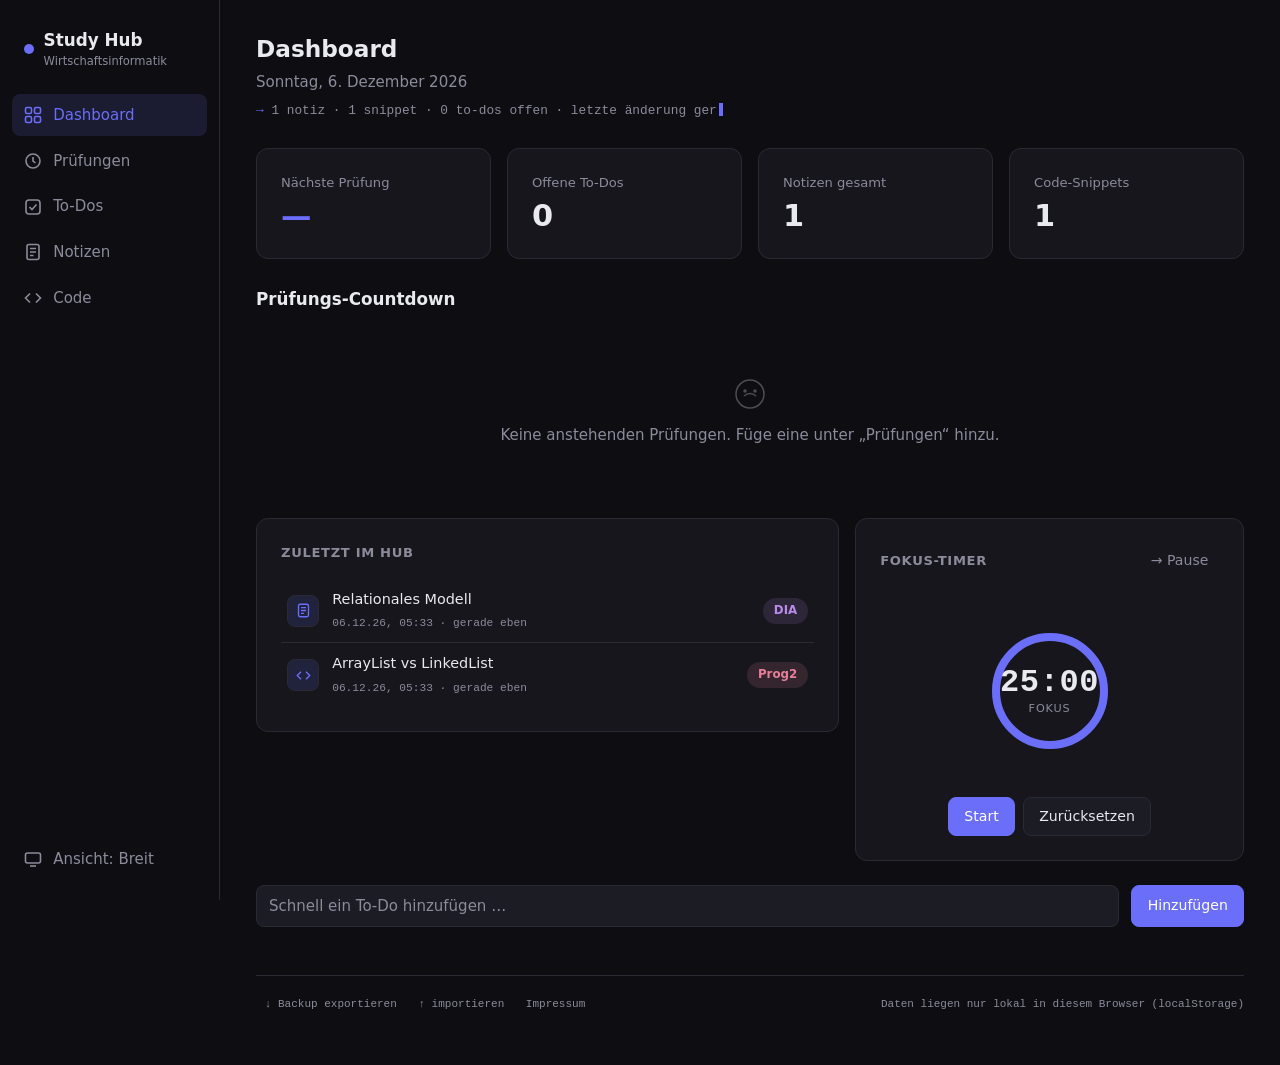
==== commit 7b4d1dfb: "Dashboard: runder Fokus-Timer, Semester-Timeline mit Terminen, Favicon - Fokus-Timer als rundes Ziff" ====
--- a/Study Hub v3.html
+++ b/Study Hub v3.html
@@ -4,6 +4,7 @@
 <meta charset="UTF-8">
 <meta name="viewport" content="width=device-width, initial-scale=1.0">
 <title>Study Hub — Wirtschaftsinformatik</title>
+<link rel="icon" type="image/svg+xml" href="data:image/svg+xml,%3Csvg xmlns='http://www.w3.org/2000/svg' viewBox='0 0 32 32'%3E%3Crect width='32' height='32' rx='7' fill='%230e0e12'/%3E%3Ccircle cx='16' cy='16' r='9' fill='none' stroke='%232a2a35' stroke-width='3'/%3E%3Cpath d='M16 7a9 9 0 0 1 9 9' fill='none' stroke='%236B6EF9' stroke-width='3' stroke-linecap='round'/%3E%3Ccircle cx='16' cy='16' r='2.5' fill='%236B6EF9'/%3E%3C/svg%3E">
 <style>
   :root {
     --bg: #0e0e12;
@@ -254,6 +255,31 @@
   .progress-track { height: 6px; border-radius: 999px; background: var(--surface-2); border: 1px solid var(--border); overflow: hidden; margin-top: 0.75rem; }
   .progress-fill { height: 100%; background: var(--accent); transition: width 1s ease; }
   .progress-meta { display: flex; justify-content: space-between; font-family: var(--mono); font-size: 0.72rem; color: var(--muted); margin-top: 0.5rem; }
+
+  /* ---------- Fokus-Timer (rundes Zifferblatt im Rechteck) ---------- */
+  .pomo-card { display: flex; flex-direction: column; align-items: stretch; }
+  .pomo-dial { position: relative; width: 168px; height: 168px; margin: 0.85rem auto 0.35rem; }
+  .pomo-dial svg { display: block; width: 168px; height: 168px; }
+  .pomo-ring { transform: rotate(-90deg); transform-origin: 84px 84px; transition: stroke-dashoffset 0.5s linear, stroke 300ms; }
+  .pomo-dial-center { position: absolute; inset: 0; display: flex; flex-direction: column; align-items: center; justify-content: center; gap: 0.05rem; }
+  .pomo-dial .pomo-time { font-size: 2rem; }
+  .pomo-dial .pomo-phase { margin: 0; letter-spacing: 0.08em; text-transform: uppercase; font-size: 0.7rem; }
+  .pomo-card .pomo-actions { justify-content: center; }
+  @media (prefers-reduced-motion: reduce) { .pomo-ring { transition: none; } }
+
+  /* ---------- Semesterfortschritt mit Terminen auf dem Weg ---------- */
+  .semester-card { margin-top: 1rem; }
+  .sem-track-wrap { padding: 1.85rem 0.6rem 0.5rem; }
+  .sem-track { position: relative; height: 10px; border-radius: 999px; background: var(--surface-2); border: 1px solid var(--border); }
+  .sem-fill { height: 100%; background: linear-gradient(90deg, var(--accent), #8d8fff); border-radius: 999px; transition: width 1s ease; }
+  .sem-today { position: absolute; top: 50%; width: 2px; height: 24px; margin-top: -12px; transform: translateX(-50%); background: var(--text); border-radius: 2px; }
+  .sem-today-flag { position: absolute; bottom: 100%; left: 50%; transform: translateX(-50%); margin-bottom: 4px; font-family: var(--mono); font-size: 0.62rem; color: var(--text); white-space: nowrap; }
+  .sem-marker { position: absolute; top: 50%; transform: translate(-50%, -50%); }
+  .sem-marker-dot { display: block; width: 13px; height: 13px; border-radius: 50%; border: 2px solid var(--surface); box-shadow: 0 0 0 1px var(--border); cursor: default; }
+  .sem-legend { display: flex; flex-wrap: wrap; gap: 0.4rem 0.9rem; margin-top: 0.5rem; }
+  .sem-chip { display: inline-flex; align-items: center; gap: 0.4rem; font-size: 0.78rem; color: var(--text); }
+  .sem-chip-dot { width: 9px; height: 9px; border-radius: 50%; flex-shrink: 0; }
+  .sem-chip-date { color: var(--muted); font-family: var(--mono); font-size: 0.7rem; }
 
   /* ---------- Exams ---------- */
   .exam-list { display: flex; flex-direction: column; gap: 1rem; }
@@ -961,6 +987,7 @@
 
 /* ============ Pomodoro focus timer ============ */
 const POMO_MIN = { focus: 25, break: 5 };
+const POMO_CIRC = 2 * Math.PI * 54;
 let pomo = load("pomo", { phase: "focus", running: false, endsAt: null, remaining: 25 * 60 });
 function pomoSave() { save("pomo", pomo); }
 function pomoRemaining() {
@@ -1040,6 +1067,12 @@
   const rem = pomoRemaining();
   const el = document.getElementById("pomoTime");
   if (el) { el.textContent = pomoFmt(rem); }
+  const ring = document.getElementById("pomoRing");
+  if (ring) {
+    const total = POMO_MIN[pomo.phase] * 60;
+    const frac = Math.min(1, Math.max(0, rem / total));
+    ring.setAttribute("stroke-dashoffset", (POMO_CIRC * (1 - frac)).toFixed(2));
+  }
   if (pomo.running) {
     document.title = "⏱ " + pomoFmt(rem) + " · Study Hub";
     if (rem <= 0) {
@@ -1092,8 +1125,9 @@
   /* Feed + Fokus-Timer + Semesterfortschritt */
   html += '<div class="dash-grid">' +
     '<div class="card">' + feedHTML() + "</div>" +
-    '<div class="dash-col">' + pomoHTML() + semesterHTML(upcoming) + "</div>" +
+    '<div class="dash-col">' + pomoHTML() + "</div>" +
     "</div>";
+  html += semesterHTML(upcoming);
 
   html += '<div class="quick-add">' +
     '<input type="text" id="quickAddInput" placeholder="Schnell ein To-Do hinzufügen …" onkeydown="if(event.key===\'Enter\')quickAdd()">' +
@@ -1131,11 +1165,25 @@
 
 function pomoHTML() {
   const isBreak = pomo.phase === "break";
-  return '<div class="card">' +
+  const total = POMO_MIN[pomo.phase] * 60;
+  const rem = pomoRemaining();
+  const frac = Math.min(1, Math.max(0, rem / total));
+  const offset = POMO_CIRC * (1 - frac);
+  const ringColor = isBreak ? "var(--green)" : "var(--accent)";
+  return '<div class="card pomo-card">' +
     '<div class="card-h"><span>Fokus-Timer</span>' +
     '<button class="btn ghost" onclick="pomoSwitchPhase()">' + (isBreak ? "→ Fokus" : "→ Pause") + "</button></div>" +
-    '<div class="pomo-phase">' + (isBreak ? "Pause — kurz durchatmen" : "Fokus — 25 Minuten dranbleiben") + "</div>" +
-    '<div class="pomo-time' + (isBreak ? " break" : "") + '" id="pomoTime">' + pomoFmt(pomoRemaining()) + "</div>" +
+    '<div class="pomo-dial">' +
+    '<svg viewBox="0 0 168 168" aria-hidden="true">' +
+    '<circle cx="84" cy="84" r="54" fill="none" stroke="var(--border)" stroke-width="8"></circle>' +
+    '<circle id="pomoRing" class="pomo-ring" cx="84" cy="84" r="54" fill="none" stroke="' + ringColor +
+    '" stroke-width="8" stroke-linecap="round" stroke-dasharray="' + POMO_CIRC.toFixed(2) +
+    '" stroke-dashoffset="' + offset.toFixed(2) + '"></circle>' +
+    "</svg>" +
+    '<div class="pomo-dial-center">' +
+    '<div class="pomo-time' + (isBreak ? " break" : "") + '" id="pomoTime">' + pomoFmt(rem) + "</div>" +
+    '<div class="pomo-phase">' + (isBreak ? "Pause" : "Fokus") + "</div>" +
+    "</div></div>" +
     '<div class="pomo-actions">' +
     '<button class="btn primary" onclick="pomoToggle()">' + (pomo.running ? "Pause" : "Start") + "</button>" +
     '<button class="btn" onclick="pomoReset()">Zurücksetzen</button>' +
@@ -1148,12 +1196,36 @@
   const start = startOfDay(new Date(SEMESTER_START + "T12:00:00"));
   const end = startOfDay(new Date(last.date + "T12:00:00"));
   const today = startOfDay(new Date());
-  const pct = Math.min(100, Math.max(0, Math.round((today - start) / (end - start) * 100)));
+  const span = Math.max(1, end - start);
+  const pct = Math.min(100, Math.max(0, Math.round((today - start) / span * 100)));
   const rest = daysUntil(last.date);
-  return '<div class="card">' +
-    '<div class="card-h"><span>Semesterfortschritt</span></div>' +
-    '<div class="progress-track"><div class="progress-fill" style="width:' + pct + '%"></div></div>' +
-    '<div class="progress-meta"><span>' + pct + " %</span><span>noch " + rest + " Tage bis zur letzten Prüfung</span></div></div>";
+
+  const markers = upcoming.map(function (e) {
+    const d = startOfDay(new Date(e.date + "T12:00:00"));
+    const pos = Math.min(100, Math.max(0, (d - start) / span * 100));
+    const c = SUBJECT_COLORS[e.subject] || "var(--accent)";
+    return '<div class="sem-marker" style="left:' + pos.toFixed(2) + '%;">' +
+      '<span class="sem-marker-dot" style="background:' + c + ';" title="' +
+      esc(e.subject) + " · " + esc(fmtDate(e.date)) + '"></span></div>';
+  }).join("");
+
+  const legend = upcoming.map(function (e) {
+    const c = SUBJECT_COLORS[e.subject] || "var(--accent)";
+    const days = daysUntil(e.date);
+    const when = days === 0 ? "heute" : days === 1 ? "morgen" : "in " + days + " T";
+    return '<span class="sem-chip"><span class="sem-chip-dot" style="background:' + c + ';"></span>' +
+      esc(e.subject) + ' <span class="sem-chip-date">' + fmtDateShort(e.date) + " · " + when + "</span></span>";
+  }).join("");
+
+  return '<div class="card semester-card">' +
+    '<div class="card-h"><span>Semesterfortschritt</span>' +
+    '<span style="color:var(--muted); font-family:var(--mono); font-size:0.72rem; text-transform:none; letter-spacing:0;">' +
+    pct + " % · noch " + rest + " Tage</span></div>" +
+    '<div class="sem-track-wrap"><div class="sem-track">' +
+    '<div class="sem-fill" style="width:' + pct + '%;"></div>' +
+    '<div class="sem-today" style="left:' + pct + '%;" title="Heute"><span class="sem-today-flag">Heute</span></div>' +
+    markers + "</div></div>" +
+    '<div class="sem-legend">' + legend + "</div></div>";
 }
 
 function viewExams() {
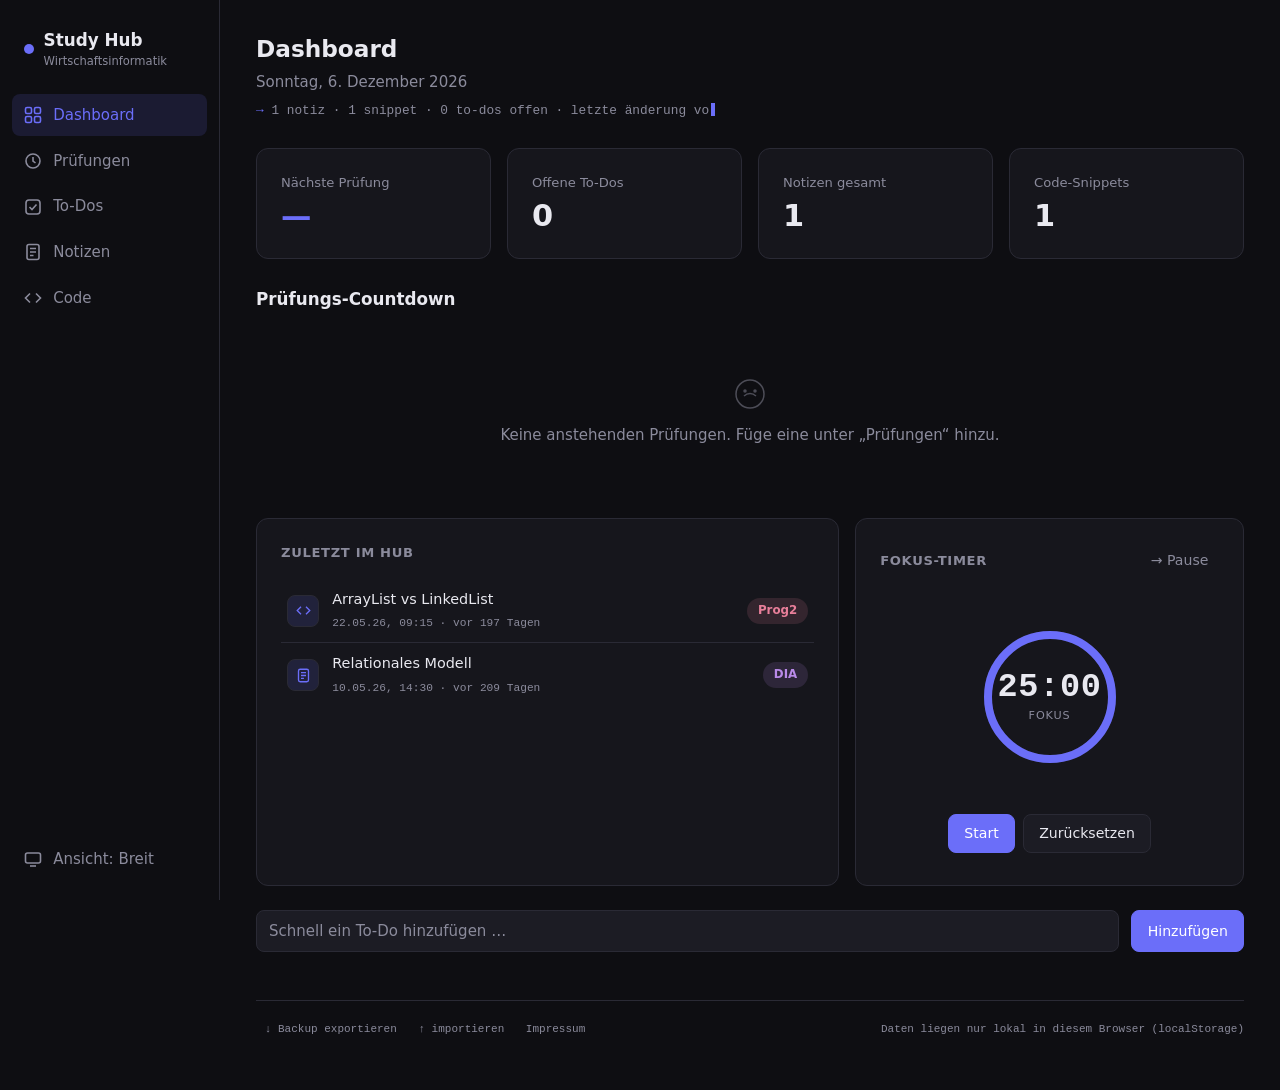
==== commit e187ec38: "Dashboard-Feinschliff + Datei-Import mit echten Zeitstempeln - Fokus-Timer und Feed-Karte auf gleich" ====
--- a/Study Hub v3.html
+++ b/Study Hub v3.html
@@ -219,8 +219,9 @@
   .ring-date { font-size: 0.78rem; color: var(--muted); }
 
   /* ---------- Dashboard grid ---------- */
-  .dash-grid { display: grid; grid-template-columns: 3fr 2fr; gap: 1rem; margin-top: 1.5rem; align-items: start; }
+  .dash-grid { display: grid; grid-template-columns: 3fr 2fr; gap: 1rem; margin-top: 1.5rem; align-items: stretch; }
   .dash-col { display: flex; flex-direction: column; gap: 1rem; }
+  .dash-col .pomo-card { flex: 1; }
   .feed-item {
     display: flex;
     align-items: center;
@@ -257,14 +258,15 @@
   .progress-meta { display: flex; justify-content: space-between; font-family: var(--mono); font-size: 0.72rem; color: var(--muted); margin-top: 0.5rem; }
 
   /* ---------- Fokus-Timer (rundes Zifferblatt im Rechteck) ---------- */
-  .pomo-card { display: flex; flex-direction: column; align-items: stretch; }
-  .pomo-dial { position: relative; width: 168px; height: 168px; margin: 0.85rem auto 0.35rem; }
-  .pomo-dial svg { display: block; width: 168px; height: 168px; }
-  .pomo-ring { transform: rotate(-90deg); transform-origin: 84px 84px; transition: stroke-dashoffset 0.5s linear, stroke 300ms; }
-  .pomo-dial-center { position: absolute; inset: 0; display: flex; flex-direction: column; align-items: center; justify-content: center; gap: 0.05rem; }
-  .pomo-dial .pomo-time { font-size: 2rem; }
+  .pomo-card { display: flex; flex-direction: column; }
+  .pomo-body { flex: 1; display: flex; flex-direction: column; align-items: center; justify-content: center; gap: 1.4rem; padding: 0.5rem 0; }
+  .pomo-dial { position: relative; width: 190px; height: 190px; }
+  .pomo-dial svg { display: block; width: 190px; height: 190px; }
+  .pomo-ring { transform: rotate(-90deg); transform-origin: 95px 95px; transition: stroke-dashoffset 0.5s linear, stroke 300ms; }
+  .pomo-dial-center { position: absolute; inset: 0; display: flex; flex-direction: column; align-items: center; justify-content: center; gap: 0.1rem; }
+  .pomo-dial .pomo-time { font-size: 2.1rem; }
   .pomo-dial .pomo-phase { margin: 0; letter-spacing: 0.08em; text-transform: uppercase; font-size: 0.7rem; }
-  .pomo-card .pomo-actions { justify-content: center; }
+  .pomo-card .pomo-actions { justify-content: center; margin-top: 0; }
   @media (prefers-reduced-motion: reduce) { .pomo-ring { transition: none; } }
 
   /* ---------- Semesterfortschritt mit Terminen auf dem Weg ---------- */
@@ -731,7 +733,7 @@
     title: "Relationales Modell",
     subject: "DIA",
     content: "<h2>Normalformen</h2><ul><li><b>1NF</b>: Atomare Attributwerte</li><li><b>2NF</b>: Keine partiellen Abhängigkeiten</li><li><b>3NF</b>: Keine transitiven Abhängigkeiten</li></ul>",
-    updatedAt: Date.now()
+    updatedAt: new Date("2026-05-10T14:30:00").getTime()
   }]);
 }
 if (localStorage.getItem("snippets") === null) {
@@ -742,7 +744,7 @@
     subject: "Prog2",
     description: "Wann welche Listen-Implementierung?",
     code: "// ArrayList: schneller Index-Zugriff O(1),\n// langsames Einfügen in der Mitte O(n)\nList<String> arrayList = new ArrayList<>();\n\n// LinkedList: schnelles Einfügen/Entfernen O(1)\n// am Anfang/Ende, langsamer Zugriff O(n)\nList<String> linkedList = new LinkedList<>();\n\n// Faustregel: fast immer ArrayList verwenden,\n// außer bei vielen Operationen an den Enden\n// -> dann ArrayDeque in Betracht ziehen.",
-    updatedAt: Date.now()
+    updatedAt: new Date("2026-05-22T09:15:00").getTime()
   }]);
 }
 if (localStorage.getItem("todos") === null) { save("todos", []); }
@@ -987,7 +989,7 @@
 
 /* ============ Pomodoro focus timer ============ */
 const POMO_MIN = { focus: 25, break: 5 };
-const POMO_CIRC = 2 * Math.PI * 54;
+const POMO_CIRC = 2 * Math.PI * 62;
 let pomo = load("pomo", { phase: "focus", running: false, endsAt: null, remaining: 25 * 60 });
 function pomoSave() { save("pomo", pomo); }
 function pomoRemaining() {
@@ -1173,10 +1175,11 @@
   return '<div class="card pomo-card">' +
     '<div class="card-h"><span>Fokus-Timer</span>' +
     '<button class="btn ghost" onclick="pomoSwitchPhase()">' + (isBreak ? "→ Fokus" : "→ Pause") + "</button></div>" +
+    '<div class="pomo-body">' +
     '<div class="pomo-dial">' +
-    '<svg viewBox="0 0 168 168" aria-hidden="true">' +
-    '<circle cx="84" cy="84" r="54" fill="none" stroke="var(--border)" stroke-width="8"></circle>' +
-    '<circle id="pomoRing" class="pomo-ring" cx="84" cy="84" r="54" fill="none" stroke="' + ringColor +
+    '<svg viewBox="0 0 190 190" aria-hidden="true">' +
+    '<circle cx="95" cy="95" r="62" fill="none" stroke="var(--border)" stroke-width="8"></circle>' +
+    '<circle id="pomoRing" class="pomo-ring" cx="95" cy="95" r="62" fill="none" stroke="' + ringColor +
     '" stroke-width="8" stroke-linecap="round" stroke-dasharray="' + POMO_CIRC.toFixed(2) +
     '" stroke-dashoffset="' + offset.toFixed(2) + '"></circle>' +
     "</svg>" +
@@ -1187,7 +1190,7 @@
     '<div class="pomo-actions">' +
     '<button class="btn primary" onclick="pomoToggle()">' + (pomo.running ? "Pause" : "Start") + "</button>" +
     '<button class="btn" onclick="pomoReset()">Zurücksetzen</button>' +
-    "</div></div>";
+    "</div></div></div>";
 }
 
 function semesterHTML(upcoming) {
@@ -1375,7 +1378,9 @@
 
   html += '<div class="toolbar-row">' +
     '<input type="text" id="noteSearch" class="search-bar" style="margin-bottom:0; flex:1; min-width:200px;" placeholder="Notizen durchsuchen …" value="' + esc(state.noteSearch) + '" oninput="noteSearchInput(this.value)">' +
-    '<button class="btn primary" onclick="newNote()">+ Neue Notiz</button></div>';
+    '<button class="btn primary" onclick="newNote()">+ Neue Notiz</button>' +
+    '<button class="btn" onclick="document.getElementById(\'noteFile\').click()" title="Text-, Markdown- oder HTML-Datei als Notiz einfügen">Datei einfügen</button>' +
+    '<input type="file" id="noteFile" accept=".txt,.md,.markdown,.html,.htm,text/*" style="display:none;" onchange="insertNoteFile(event)"></div>';
 
   if (state.notes.length === 0) {
     html += emptyState("Noch keine Notizen. Erstelle deine erste mit dem Button oben.");
@@ -1417,7 +1422,9 @@
       '" onclick="state.langFilter=\'' + l + '\';render()">' + esc(l) + "</button>";
   }).join("") + "</div>";
 
-  html += '<div style="margin-bottom:1.25rem;"><button class="btn primary" onclick="newSnippet()">+ Neuer Snippet</button></div>';
+  html += '<div style="margin-bottom:1.25rem; display:flex; gap:0.5rem; flex-wrap:wrap;"><button class="btn primary" onclick="newSnippet()">+ Neuer Snippet</button>' +
+    '<button class="btn" onclick="document.getElementById(\'codeFile\').click()" title="Quellcode-Datei als Snippet einfügen">Datei einfügen</button>' +
+    '<input type="file" id="codeFile" accept=".java,.sql,.py,.sh,.bash,.js,.ts,.jsx,.tsx,.c,.cpp,.h,.cs,.go,.rs,.rb,.php,.html,.css,.json,.xml,.txt,text/*" style="display:none;" onchange="insertCodeFile(event)"></div>';
 
   if (state.snippets.length === 0) {
     html += emptyState("Noch keine Snippets. Speichere deinen ersten mit dem Button oben.");
@@ -1789,6 +1796,28 @@
   state.modal = { type: "note-view" };
   render();
 }
+/* Datei als Notiz einfügen — Zeitstempel = echte „zuletzt geändert"-Zeit der Datei */
+function insertNoteFile(e) {
+  const file = e.target.files && e.target.files[0];
+  e.target.value = "";
+  if (!file) return;
+  file.text().then(function (text) {
+    const name = file.name.replace(/\.[^.]+$/, "").trim();
+    const n = {
+      id: uid(),
+      title: name || "Importierte Notiz",
+      subject: "Allgemein",
+      content: text,
+      updatedAt: file.lastModified || Date.now()
+    };
+    state.notes.unshift(n);
+    persist();
+    state.view = "notes";
+    state.selectedNoteId = n.id;
+    state.modal = { type: "note-view" };
+    render();
+  }).catch(function () { alert("Datei konnte nicht gelesen werden."); });
+}
 function editNote() {
   const n = state.notes.find(function (x) { return x.id === state.selectedNoteId; });
   if (!n) return;
@@ -1843,6 +1872,30 @@
 function openSnippetView(id) {
   state.modal = { type: "snippet-view", id: id };
   render();
+}
+/* Datei als Snippet einfügen — Zeitstempel = echte „zuletzt geändert"-Zeit der Datei */
+function insertCodeFile(e) {
+  const file = e.target.files && e.target.files[0];
+  e.target.value = "";
+  if (!file) return;
+  file.text().then(function (text) {
+    const ext = (file.name.match(/\.([^.]+)$/) || ["", ""])[1].toLowerCase();
+    const langMap = { java: "Java", sql: "SQL", py: "Python", sh: "Bash", bash: "Bash" };
+    const s = {
+      id: uid(),
+      title: file.name,
+      language: langMap[ext] || "Other",
+      subject: "",
+      description: "Aus Datei importiert",
+      code: text,
+      updatedAt: file.lastModified || Date.now()
+    };
+    state.snippets.unshift(s);
+    persist();
+    state.view = "code";
+    state.modal = { type: "snippet-view", id: s.id };
+    render();
+  }).catch(function () { alert("Datei konnte nicht gelesen werden."); });
 }
 function saveSnippet(e) {
   e.preventDefault();
